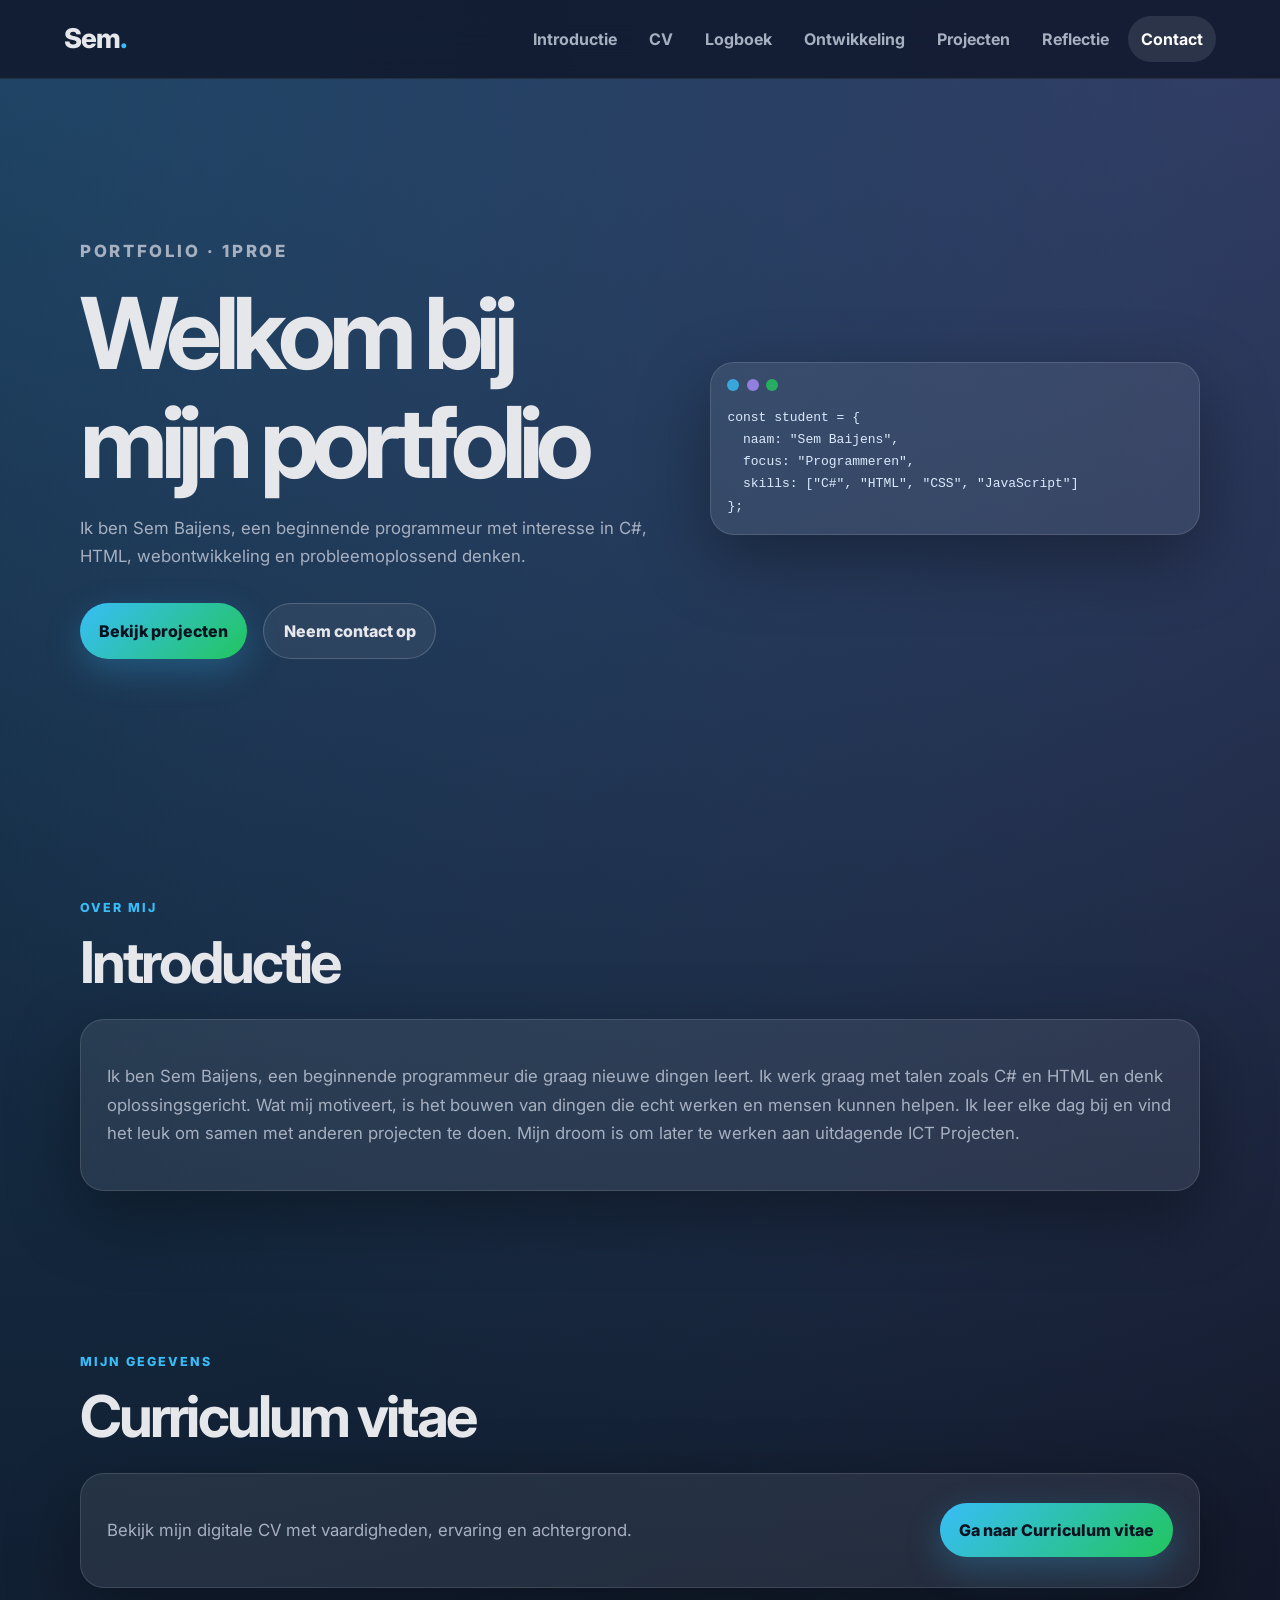
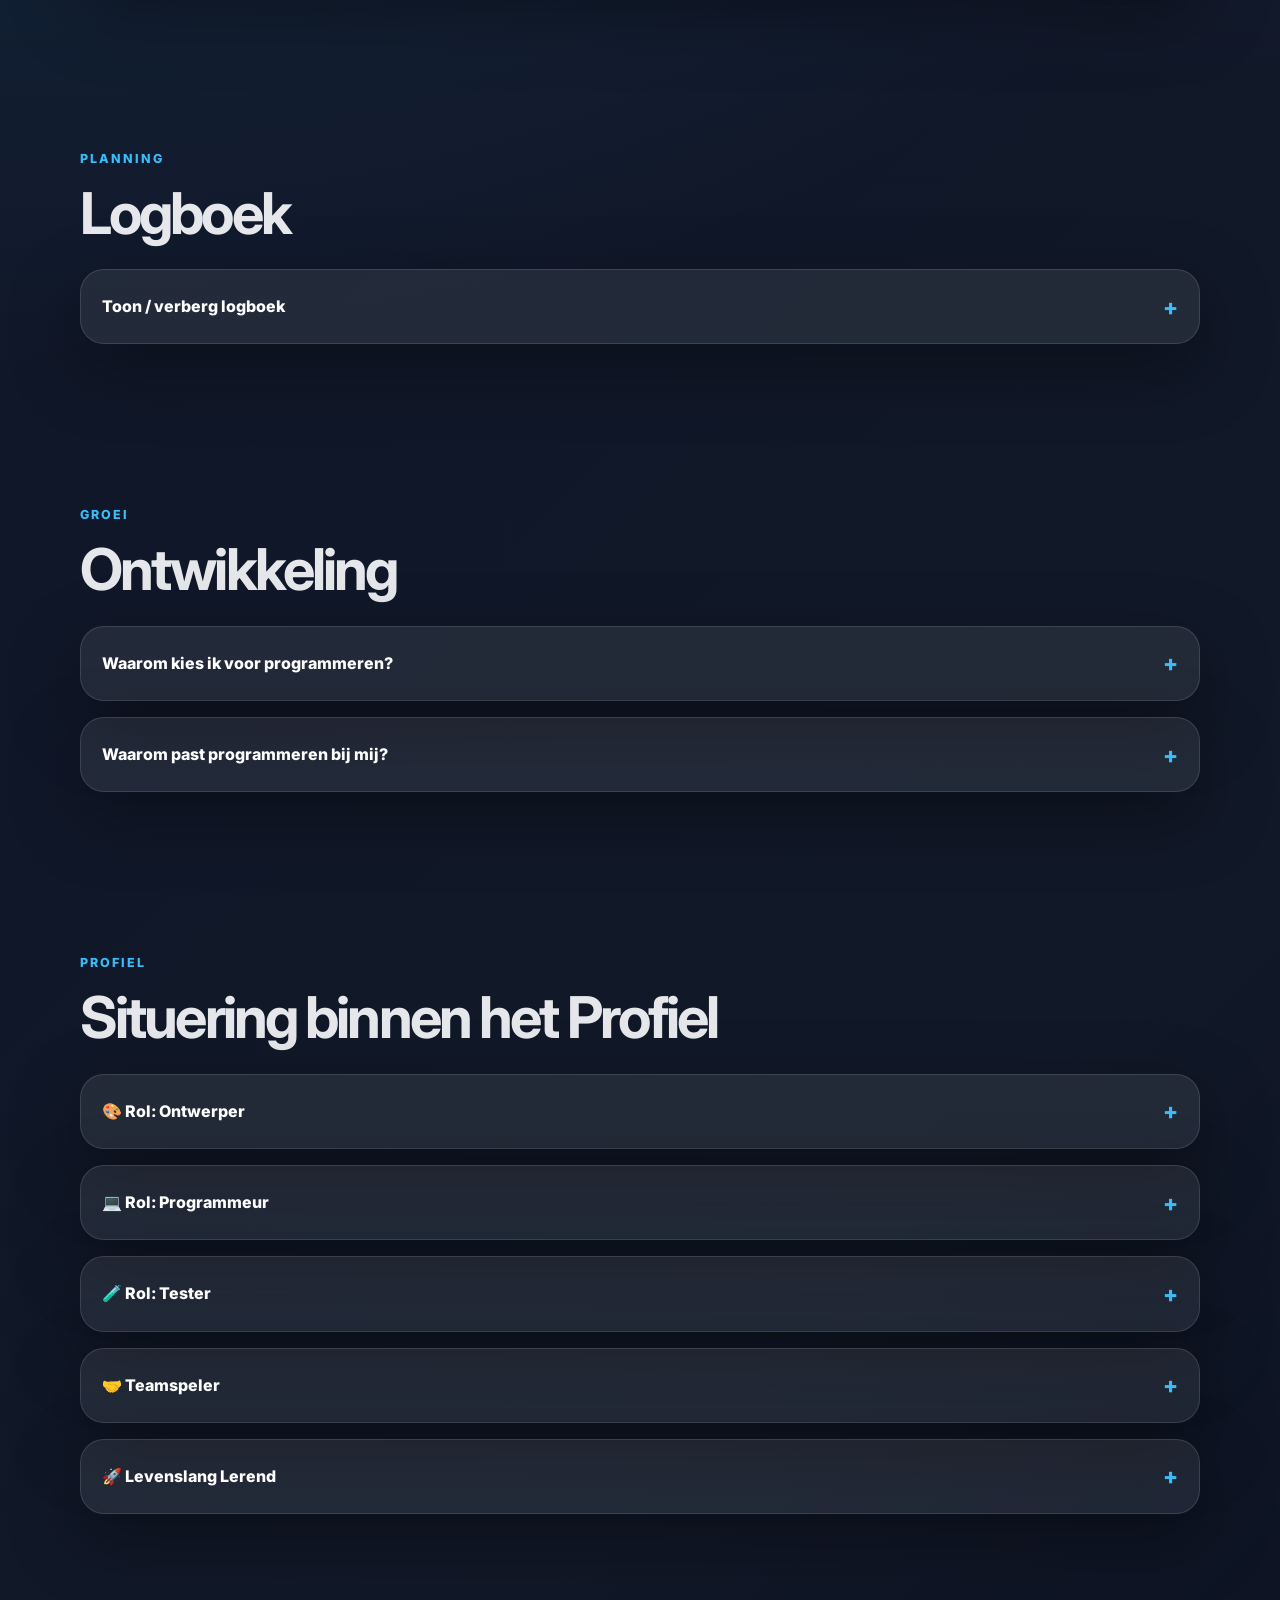
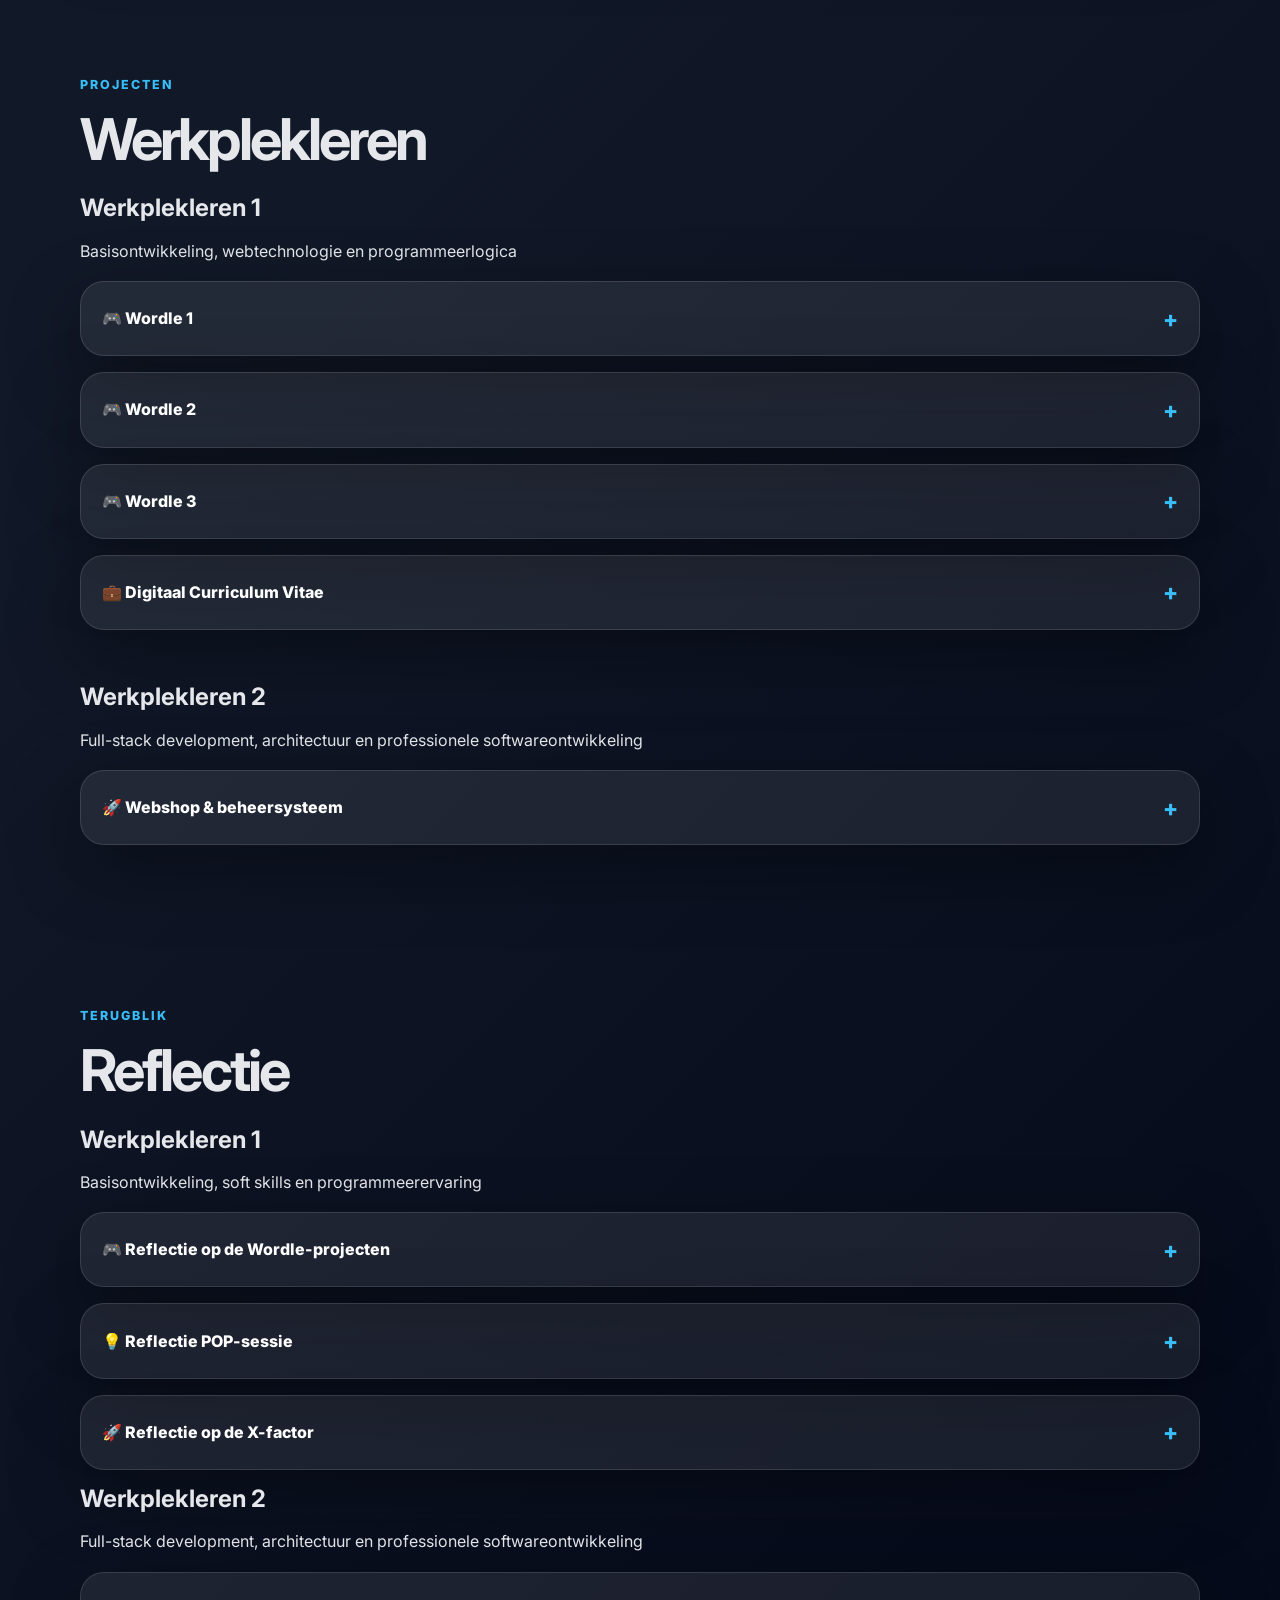
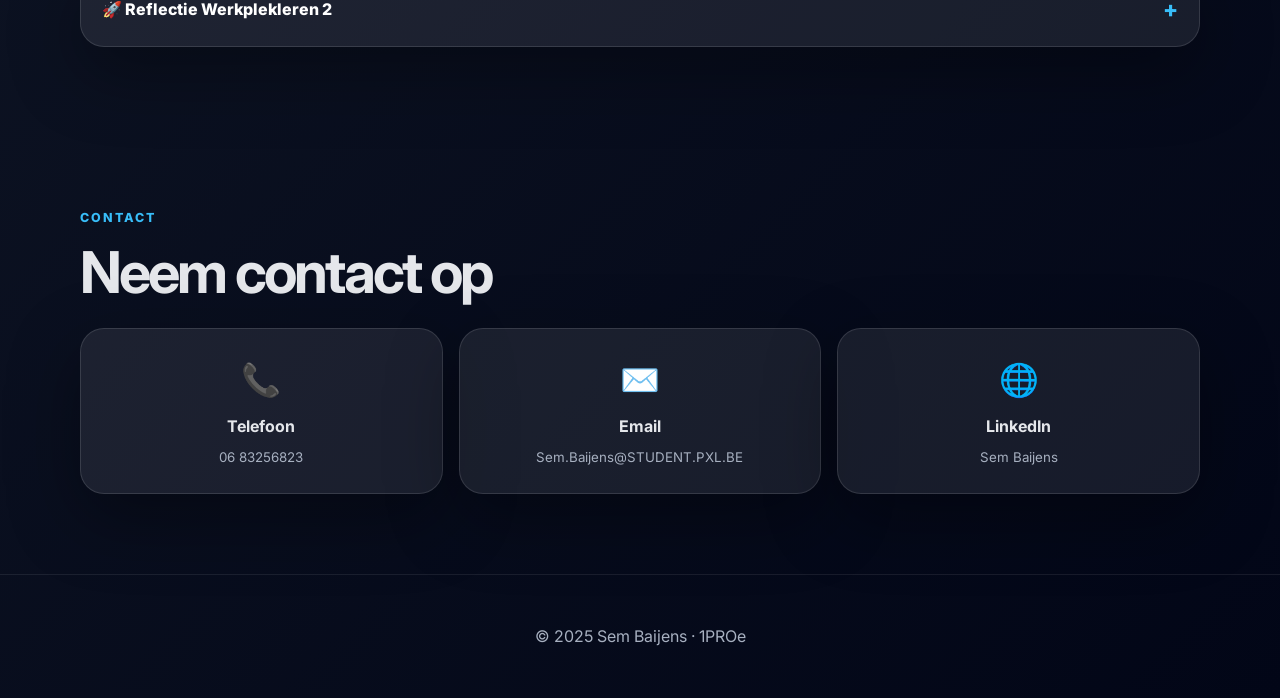
==== portfolio/index.html @ 0d1c2ea2 "name change" ====
<!doctype html>
<html lang="nl">
  <head>
    <meta charset="UTF-8" />
    <meta name="viewport" content="width=device-width, initial-scale=1.0" />
    <title>Portfolio | Sem Baijens</title>
    <link rel="preconnect" href="https://fonts.googleapis.com" />
    <link rel="preconnect" href="https://fonts.gstatic.com" crossorigin />
    <link
      href="https://fonts.googleapis.com/css2?family=Inter:wght@400;600;700;800&display=swap"
      rel="stylesheet"
    />
    <link rel="stylesheet" href="assets/portfolio.css" />
    <script src="portfolio.js" defer></script>
  </head>
  <body>
    <header class="site-header">
      <div class="nav-wrapper">
        <a href="#top" class="logo">Sem<span>.</span></a>
        <button
          class="menu-toggle"
          aria-label="Menu openen"
          aria-expanded="false"
        >
          ☰
        </button>
        <nav class="main-nav">
          <a href="#about">Introductie</a>
          <a href="#cv">CV</a>
          <a href="#logboek">Logboek</a>
          <a href="#ontwikkeling">Ontwikkeling</a>
          <a href="#projects">Projecten</a>
          <a href="#reflectie">Reflectie</a>
          <a href="#contact">Contact</a>
        </nav>
      </div>
    </header>

    <main id="top">
      <section class="hero section reveal">
        <div class="hero-content">
          <p class="eyebrow">Portfolio · 1PROe</p>
          <h1>Welkom bij mijn portfolio</h1>
          <p>
            Ik ben Sem Baijens, een beginnende programmeur met interesse in C#,
            HTML, webontwikkeling en probleemoplossend denken.
          </p>
          <div class="hero-actions">
            <a href="#projects" class="btn btn-primary">Bekijk projecten</a>
            <a href="#contact" class="btn btn-outline">Neem contact op</a>
          </div>
        </div>
        <div class="hero-card">
          <div class="code-window">
            <div class="window-dots">
              <span></span><span></span><span></span>
            </div>
            <pre><code>const student = {
  naam: "Sem Baijens",
  focus: "Programmeren",
  skills: ["C#", "HTML", "CSS", "JavaScript"]
};</code></pre>
          </div>
        </div>
      </section>

      <section id="about" class="section reveal">
        <div class="section-heading">
          <p class="eyebrow">Over mij</p>
          <h2>Introductie</h2>
        </div>
        <div class="glass-card">
          <p>
            Ik ben Sem Baijens, een beginnende programmeur die graag nieuwe
            dingen leert. Ik werk graag met talen zoals C# en HTML en denk
            oplossingsgericht. Wat mij motiveert, is het bouwen van dingen die
            echt werken en mensen kunnen helpen. Ik leer elke dag bij en vind
            het leuk om samen met anderen projecten te doen. Mijn droom is om
            later te werken aan uitdagende ICT Projecten.
          </p>
        </div>
      </section>

      <section id="cv" class="section reveal">
        <div class="section-heading">
          <p class="eyebrow">Mijn gegevens</p>
          <h2>Curriculum vitae</h2>
        </div>
        <div class="cta-card">
          <p>
            Bekijk mijn digitale CV met vaardigheden, ervaring en achtergrond.
          </p>
          <a target="_blank" href="cv/cv.html" class="btn btn-primary"
            >Ga naar Curriculum vitae</a
          >
        </div>
      </section>

      <section id="logboek" class="section reveal">
        <div class="section-heading">
          <p class="eyebrow">Planning</p>
          <h2>Logboek</h2>
        </div>
        <div class="accordion">
          <button class="accordion-header" type="button">
            Toon / verberg logboek <span>+</span>
          </button>
          <div class="accordion-content">
            <div class="table-wrapper">
              <table>
                <thead>
                  <tr>
                    <th>Lesweek</th>
                    <th>Inhoud</th>
                    <th>Deadline</th>
                  </tr>
                </thead>
                <tbody>
                  <tr>
                    <td>Week 1</td>
                    <td>Introductie WP1, Scratch, uitleg PE1</td>
                    <td>-</td>
                  </tr>
                  <tr>
                    <td>Week 2</td>
                    <td>Git, GitHub, POP intro, motivatie en kernwaarden</td>
                    <td>-</td>
                  </tr>
                  <tr>
                    <td>Week 3</td>
                    <td>Reflecteren, autonomie, versiebeheer met Git</td>
                    <td>PE1</td>
                  </tr>
                  <tr>
                    <td>Week 4</td>
                    <td>LOB-test, personal branding, plannen en organiseren</td>
                    <td>PE2 / PE3</td>
                  </tr>
                  <tr>
                    <td>Week 5</td>
                    <td>Portfolio, gastcollege, carrièrekompas</td>
                    <td>PE4 / PE5</td>
                  </tr>
                  <tr>
                    <td>Week 6</td>
                    <td>Projectanalyse, Git merge, C# project sprint 1</td>
                    <td>PE5</td>
                  </tr>
                  <tr>
                    <td>Week 8</td>
                    <td>C# documentatie en debugging</td>
                    <td>C# sprint 1</td>
                  </tr>
                  <tr>
                    <td>Week 10</td>
                    <td>C# debugging en sprint 3</td>
                    <td>C# sprint 2</td>
                  </tr>
                  <tr>
                    <td>Week 14</td>
                    <td>Aflevering portfolio</td>
                    <td>PE12</td>
                  </tr>
                </tbody>
              </table>
            </div>
          </div>
        </div>
      </section>

      <section id="ontwikkeling" class="section reveal">
        <div class="section-heading">
          <p class="eyebrow">Groei</p>
          <h2>Ontwikkeling</h2>
        </div>
        <div class="accordion-list">
          <div class="accordion">
            <button class="accordion-header" type="button">
              Waarom kies ik voor programmeren? <span>+</span>
            </button>
            <div class="accordion-content">
              <p>
                Als 19-jarige ben ik altijd gefascineerd geweest door
                technologie en hoe deze ons dagelijks leven beïnvloedt.
                Programmeren biedt mij de mogelijkheid om creatieve oplossingen
                te bedenken en ideeën tot leven te brengen. Ik wil leren hoe ik
                software en applicaties kan bouwen die impact hebben, van
                eenvoudige tools tot complexe systemen. Het uitdagende proces
                van probleemoplossing in programmeren geeft me voldoening en
                motiveert me om constant te blijven leren. Daarnaast is de vraag
                naar programmeurs in de huidige digitale wereld enorm, wat
                betekent dat ik met deze vaardigheden een solide basis leg voor
                een veelbelovende carrière. Het idee om deel uit te maken van
                een snel evoluerende sector en mezelf continu te ontwikkelen
                spreekt me enorm aan.
              </p>
            </div>
          </div>
          <div class="accordion">
            <button class="accordion-header" type="button">
              Waarom past programmeren bij mij? <span>+</span>
            </button>
            <div class="accordion-content">
              <p>
                Ik denk dat programmeren perfect bij mij past omdat het mijn
                nieuwsgierigheid en probleemoplossend vermogen stimuleert. Ik
                hou ervan om complexe problemen op te lossen en creatieve
                oplossingen te vinden. De mogelijkheid om iets tastbaars te
                bouwen, zoals een applicatie of website, geeft me veel
                voldoening. Programmeren sluit ook goed aan bij mijn interesse
                in technologie en innovatie, omdat het altijd in beweging is en
                veel kansen biedt voor groei en ontwikkeling. Daarnaast heb ik
                een analytische manier van denken, wat belangrijk is bij het
                schrijven van efficiënte en goed functionerende code. Het idee
                dat ik met mijn vaardigheden een verschil kan maken, zoals het
                ontwikkelen van tools die het leven van anderen verbeteren,
                motiveert me. De combinatie van creativiteit, logica en de vraag
                naar programmeurs in de huidige markt geeft me het vertrouwen
                dat ik in dit beroep niet alleen mijn passie kan volgen, maar
                ook een stabiele toekomst kan opbouwen.
              </p>
            </div>
          </div>
        </div>
      </section>

      <section id="profiel" class="section reveal">
        <div class="section-heading">
          <p class="eyebrow">Profiel</p>
          <h2>Situering binnen het Profiel</h2>
        </div>

        <div class="accordion-list">
          <div class="accordion">
            <button class="accordion-header" type="button">
              🎨 Rol: Ontwerper <span>+</span>
            </button>
            <div class="accordion-content">
              <h3>Waar sta je momenteel?</h3>
              <p>
                Ik ben in staat om een softwareproject conceptueel voor te
                bereiden en mijn ideeën duidelijk op papier te zetten.
              </p>

              <h3>Wat lukt je al goed?</h3>
              <ul>
                <li>Het analyseren van vereisten.</li>
                <li>Basisontwerpen maken.</li>
              </ul>

              <h3>Wat lukt je nog niet?</h3>
              <p>Volledig zelfstandig technische ontwerpen maken.</p>
            </div>
          </div>

          <div class="accordion">
            <button class="accordion-header" type="button">
              💻 Rol: Programmeur <span>+</span>
            </button>
            <div class="accordion-content">
              <h3>Waar sta je momenteel?</h3>
              <p>Ik ben vertrouwd met softwareapplicaties en programmeren.</p>

              <h3>Wat lukt je al goed?</h3>
              <ul>
                <li>Onderhoudbare code schrijven.</li>
                <li>Unit tests uitvoeren.</li>
              </ul>

              <h3>Wat lukt je nog niet?</h3>
              <p>Complexe datastructuren in nieuwe talen.</p>
            </div>
          </div>

          <div class="accordion">
            <button class="accordion-header" type="button">
              🧪 Rol: Tester <span>+</span>
            </button>
            <div class="accordion-content">
              <h3>Waar sta je momenteel?</h3>
              <p>Ik begrijp de basisprincipes van testen.</p>

              <h3>Wat lukt je al goed?</h3>
              <ul>
                <li>Kleine functionaliteiten testen.</li>
                <li>Bugs documenteren.</li>
              </ul>

              <h3>Wat lukt je nog niet?</h3>
              <p>Grote testscenario’s ontwerpen.</p>
            </div>
          </div>

          <div class="accordion">
            <button class="accordion-header" type="button">
              🤝 Teamspeler <span>+</span>
            </button>
            <div class="accordion-content">
              <h3>Waar sta je momenteel?</h3>
              <p>Ik werk graag samen en communiceer goed.</p>

              <h3>Wat lukt je al goed?</h3>
              <ul>
                <li>Overleggen met teamleden.</li>
                <li>Duidelijk communiceren.</li>
              </ul>

              <h3>Wat lukt je nog niet?</h3>
              <p>Technische uitleg geven aan niet-technische mensen.</p>
            </div>
          </div>

          <div class="accordion">
            <button class="accordion-header" type="button">
              🚀 Levenslang Lerend <span>+</span>
            </button>
            <div class="accordion-content">
              <h3>Waar sta je momenteel?</h3>
              <p>Ik leer actief bij via cursussen en projecten.</p>

              <h3>Wat lukt je al goed?</h3>
              <ul>
                <li>Nieuwe concepten leren.</li>
                <li>Kennis toepassen in projecten.</li>
              </ul>

              <h3>Wat lukt je nog niet?</h3>
              <p>Alle trends tegelijk opvolgen.</p>
            </div>
          </div>
        </div>
      </section>

      <section id="projects" class="section reveal">
        <div class="section-heading">
          <p class="eyebrow">Projecten</p>
          <h2>Werkplekleren</h2>
        </div>

        <!-- ========================= -->
        <!-- WERKPLEKLEREN 1 -->
        <!-- ========================= -->

        <div class="wpl-block">
          <div class="wpl-title">
            <div>
              <h3>Werkplekleren 1</h3>
              <p>Basisontwikkeling, webtechnologie en programmeerlogica</p>
            </div>
          </div>

          <div class="accordion-list">
            <!-- WORDLE 1 -->
            <div class="accordion">
              <button class="accordion-header" type="button">
                🎮 Wordle 1 <span>+</span>
              </button>

              <div class="accordion-content">
                <article class="project-card">
                  <img
                    src="assets/photo/wordl1.png"
                    alt="Screenshot Wordle 1"
                  />

                  <div>
                    <h3>Wordle 1</h3>

                    <p>
                      Eerste kennismaking met programmeerlogica en validatie. Ik
                      bouwde een eenvoudige Wordle-game waarbij de gebruiker
                      woorden moest raden binnen een beperkt aantal pogingen.
                    </p>

                    <ul>
                      <li>Werken met arrays en loops</li>
                      <li>Inputvalidatie</li>
                      <li>Basis debugging</li>
                      <li>Logica voor lettercontrole</li>
                    </ul>

                    <a
                      href="https://github.com/PXL-WPL1-2425/c-project-wordle-1-SemBaijensPXL"
                      target="_blank"
                      class="btn btn-outline"
                    >
                      Bekijk GitHub
                    </a>
                  </div>
                </article>
              </div>
            </div>

            <!-- WORDLE 2 -->
            <div class="accordion">
              <button class="accordion-header" type="button">
                🎮 Wordle 2 <span>+</span>
              </button>

              <div class="accordion-content">
                <article class="project-card">
                  <img
                    src="assets/photo/wordl2.png"
                    alt="Screenshot Wordle 2"
                  />

                  <div>
                    <h3>Wordle 2</h3>

                    <p>
                      Uitbreiding van de eerste versie met een grafische
                      interface, moeilijkheidsgraden en verbeterde structuur.
                    </p>

                    <ul>
                      <li>GUI ontwerpen</li>
                      <li>Code modulair structureren</li>
                      <li>Gebruiksvriendelijkheid verbeteren</li>
                      <li>Complexere spelmechanieken</li>
                    </ul>

                    <a
                      href="https://github.com/PXL-WPL1-2425/wordle-2-SemBaijensPXL"
                      target="_blank"
                      class="btn btn-outline"
                    >
                      Bekijk GitHub
                    </a>
                  </div>
                </article>
              </div>
            </div>

            <!-- WORDLE 3 -->
            <div class="accordion">
              <button class="accordion-header" type="button">
                🎮 Wordle 3 <span>+</span>
              </button>

              <div class="accordion-content">
                <article class="project-card">
                  <img
                    src="assets/photo/wordl3.png"
                    alt="Screenshot Wordle 3"
                  />

                  <div>
                    <h3>Wordle 3</h3>

                    <p>
                      Verdere uitbreiding richting multiplayerfunctionaliteit,
                      scoreborden en interactieve communicatie tussen spelers.
                    </p>

                    <ul>
                      <li>Realtime scorebord</li>
                      <li>Synchronisatieproblemen oplossen</li>
                      <li>Complexere logica implementeren</li>
                      <li>Debugging verbeteren</li>
                    </ul>

                    <a
                      href="https://github.com/PXL-WPL1-2425/wordle-3-SemBaijensPXL"
                      target="_blank"
                      class="btn btn-outline"
                    >
                      Bekijk GitHub
                    </a>
                  </div>
                </article>
              </div>
            </div>

            <!-- CV PROJECT -->
            <div class="accordion">
              <button class="accordion-header" type="button">
                💼 Digitaal Curriculum Vitae <span>+</span>
              </button>

              <div class="accordion-content">
                <div class="featured-project">
                  <div class="carousel">
                    <div class="carousel-inner">
                      <img
                        src="assets/photo/cv1.png"
                        alt="CV screenshot 1"
                        class="carousel-item"
                      />
                      <img
                        src="assets/photo/cv2.png"
                        alt="CV screenshot 2"
                        class="carousel-item"
                      />
                      <img
                        src="assets/photo/cv3.png"
                        alt="CV screenshot 3"
                        class="carousel-item"
                      />
                    </div>

                    <button class="carousel-button prev" type="button">
                      ‹
                    </button>
                    <button class="carousel-button next" type="button">
                      ›
                    </button>
                  </div>

                  <div>
                    <p class="eyebrow">Webproject</p>

                    <h3>Digitaal Curriculum Vitae</h3>

                    <p>
                      Een professionele en responsieve CV-website gebouwd met
                      HTML, CSS en JavaScript. Hierbij lag de focus op
                      gebruiksvriendelijkheid, responsive design en interactieve
                      componenten.
                    </p>

                    <ul>
                      <li>Responsive design</li>
                      <li>Flexbox & CSS Grid</li>
                      <li>Dropdownmenu’s en accordions</li>
                      <li>JavaScript interacties</li>
                      <li>Professionele UI verbeteren</li>
                    </ul>

                    <a
                      href="https://github.com/SemBaijensPXL/webproject"
                      target="_blank"
                      class="btn btn-outline"
                    >
                      Bekijk GitHub
                    </a>
                  </div>
                </div>
              </div>
            </div>
          </div>
        </div>

        <!-- ========================= -->
        <!-- WERKPLEKLEREN 2 -->
        <!-- ========================= -->

        <br />
        <br />
        <div class="wpl-block">
          <div class="wpl-title">
            <div>
              <h3>Werkplekleren 2</h3>
              <p>
                Full-stack development, architectuur en professionele
                softwareontwikkeling
              </p>
            </div>
          </div>

          <div class="accordion-list">
            <div class="accordion">
              <button class="accordion-header" type="button">
                🚀 Webshop & beheersysteem <span>+</span>
              </button>

              <div class="accordion-content">
                <div class="featured-project large-project">
                  <div class="project-content">
                    <div class="tech-stack">
                      <span>.NET</span>
                      <span>Vue.js</span>
                      <span>C#</span>
                      <span>Dapper</span>
                      <span>SQL Server</span>
                      <span>JWT</span>
                      <span>REST API</span>
                    </div>

                    <br />

                    <h3>Webshop & beheersysteem</h3>

                    <div class="project-section">
                      <h4>📘 Beschrijving van je case</h4>

                      <p>
                        Binnen dit project werkte ik aan een uitgebreid
                        software- en ontwikkeltraject waarin zowel back-end,
                        front-end als gebruiksvriendelijkheid centraal stonden.
                        De focus lag op het ontwikkelen en verbeteren van
                        verschillende applicatieonderdelen, voornamelijk binnen
                        een webshop- en beheersysteem in .NET en Vue.js.
                      </p>

                      <p>
                        Tijdens het project kwamen meerdere technische thema’s
                        aan bod, zoals authenticatie met JWT-tokens, beveiligde
                        API-koppelingen, wachtwoordherstel via e-mail,
                        databasebeheer met SQL Server en Dapper, en het opzetten
                        van een duidelijke softwarearchitectuur.
                      </p>

                      <p>
                        Daarnaast werkte ik aan verschillende
                        gebruikersinterfaces en functionaliteiten, zoals
                        productbeheer, winkelwagenlogica, checkoutflows,
                        contactformulieren en dashboards. Hierbij stond niet
                        alleen de technische werking centraal, maar ook de
                        professionele uitstraling en gebruikservaring van de
                        applicatie.
                      </p>

                      <p>
                        Er werd veel aandacht besteed aan responsive design,
                        consistente styling en het verbeteren van de interactie
                        tussen gebruiker en systeem.
                      </p>

                      <p>
                        Naast de technische ontwikkeling hield ik me ook bezig
                        met debugging en probleemoplossing. Regelmatig kwamen
                        fouten naar voren rond authenticatie, API-verbindingen,
                        SMTP-mailverzending, databasequeries of front-end
                        logica.
                      </p>

                      <p>
                        Door deze problemen stap voor stap te analyseren en op
                        te lossen, groeide mijn inzicht in softwareontwikkeling
                        en systeemintegratie.
                      </p>

                      <p>
                        Het project bestond dus niet uit één enkele opdracht,
                        maar uit een combinatie van technische ontwikkeling,
                        optimalisatie en gebruiksvriendelijke
                        softwareoplossingen. Hierdoor kreeg ik een beter inzicht
                        in hoe verschillende onderdelen binnen een moderne
                        applicatie samenwerken en welke keuzes belangrijk zijn
                        om een stabiele, veilige en onderhoudbare applicatie te
                        bouwen.
                      </p>
                    </div>

                    <div class="project-section">
                      <h4>👨‍💻 Jouw aandeel hierin</h4>

                      <p>
                        Binnen dit project lag mijn grootste
                        verantwoordelijkheid bij het ontwikkelen, verbeteren en
                        structureren van de applicatie. Ik werkte actief mee aan
                        zowel de front-end als de back-end en dacht mee over
                        technische oplossingen, architectuur en
                        gebruiksvriendelijkheid.
                      </p>

                      <p>
                        Ik hield me bezig met het bouwen van API-endpoints in C#
                        .NET, het verwerken van data met Dapper en SQL Server,
                        en het koppelen van deze functionaliteiten aan een
                        Vue.js front-end.
                      </p>

                      <p>
                        Ik ontwikkelde en verbeterde verschillende onderdelen
                        zoals authenticatie met JWT, gebruikersbeheer,
                        profielpagina’s, winkelwagenfunctionaliteiten,
                        orderverwerking en contactformulieren.
                      </p>

                      <p>
                        Daarbij onderzocht ik ook hoe beveiliging en validatie
                        correct toegepast konden worden, bijvoorbeeld bij
                        loginfunctionaliteiten, rolbeheer en wachtwoordherstel.
                      </p>

                      <p>
                        Wanneer problemen ontstonden, analyseerde ik
                        foutmeldingen en testte ik verschillende oplossingen om
                        de applicatie stabiel te laten functioneren.
                      </p>

                      <p>
                        Aan de front-end werkte ik aan de opmaak en
                        gebruikerservaring van meerdere pagina’s. Ik verbeterde
                        componenten zoals accordions, dropdownmenu’s, dashboards
                        en productpagina’s zodat deze professioneler,
                        duidelijker en gebruiksvriendelijker werden.
                      </p>

                      <p>
                        Daarbij hield ik rekening met structuur, responsive
                        design en consistente styling.
                      </p>

                      <p>
                        Daarnaast nam ik initiatief in het zoeken naar
                        verbeteringen en optimalisaties. Ik stelde vragen,
                        testte alternatieve oplossingen en werkte stap voor stap
                        aan een beter eindresultaat.
                      </p>

                      <p>
                        Door deze actieve rol ontwikkelde ik niet alleen mijn
                        technische vaardigheden, maar leerde ik ook beter
                        nadenken over softwarearchitectuur, debugging,
                        samenwerking tussen systemen en de impact van
                        gebruiksvriendelijke software op de eindgebruiker.
                      </p>
                    </div>

                    <div class="project-highlights">
                      <div class="highlight-card">
                        <h4>🔐 Authenticatie</h4>
                        <p>
                          JWT login, rollenbeheer en beveiligde API-endpoints.
                        </p>
                      </div>

                      <div class="highlight-card">
                        <h4>🛒 Webshop</h4>
                        <p>
                          Winkelwagen, checkout, orderverwerking en
                          productbeheer.
                        </p>
                      </div>

                      <div class="highlight-card">
                        <h4>🎨 Front-end</h4>
                        <p>
                          Responsive design, dashboards en professionele UI.
                        </p>
                      </div>

                      <div class="highlight-card">
                        <h4>🛠 Debugging</h4>
                        <p>Problemen analyseren en stap voor stap oplossen.</p>
                      </div>
                    </div>
                  </div>
                </div>
              </div>
            </div>
          </div>
        </div>
      </section>

      <section id="reflectie" class="section reveal">
        <div class="section-heading">
          <p class="eyebrow">Terugblik</p>
          <h2>Reflectie</h2>
        </div>

        <div class="accordion-list">
          <!-- ========================= -->
          <!-- WERKPLEKLEREN 1 -->
          <!-- ========================= -->

          <div class="wpl-block">
            <div class="wpl-title">
              <div>
                <h3>Werkplekleren 1</h3>
                <p>Basisontwikkeling, soft skills en programmeerervaring</p>
              </div>
            </div>

            <div class="accordion-list">
              <!-- WORDLE REFLECTIE -->
              <div class="accordion">
                <button class="accordion-header" type="button">
                  🎮 Reflectie op de Wordle-projecten <span>+</span>
                </button>

                <div class="accordion-content">
                  <h3>Goed</h3>

                  <ul>
                    <li>
                      <strong>Evolutie van vaardigheden:</strong>
                      Doorheen de drie Wordle-projecten groeiden mijn technische
                      vaardigheden en probleemoplossend vermogen sterk.
                    </li>

                    <li>
                      <strong>Creativiteit en uitbreidingen:</strong>
                      Elk project bouwde verder op het vorige met nieuwe
                      functies zoals moeilijkheidsgraden en multiplayer.
                    </li>

                    <li>
                      <strong>Doorzettingsvermogen:</strong>
                      Het oplossen van complexe problemen zoals
                      multiplayer-synchronisatie vergde veel
                      doorzettingsvermogen.
                    </li>
                  </ul>

                  <h3>Minder goed</h3>

                  <ul>
                    <li>
                      <strong>Code-organisatie:</strong>
                      In eerdere versies was de code minder modulair opgebouwd.
                    </li>

                    <li>
                      <strong>Testen en optimalisatie:</strong>
                      Vooral bij Wordle 3 kon meer aandacht besteed worden aan
                      testen en performantie.
                    </li>
                  </ul>

                  <h3>Inzicht</h3>

                  <ul>
                    <li>
                      <strong>Iteratief werken loont:</strong>
                      Stapsgewijs ontwikkelen gaf inzicht in uitbreidbare
                      softwarestructuren.
                    </li>

                    <li>
                      <strong>Gebruiksvriendelijkheid:</strong>
                      Een goede interface maakt een groot verschil in
                      gebruikerservaring.
                    </li>
                  </ul>

                  <h3>Waardering</h3>

                  <ul>
                    <li>
                      <strong>Volharding:</strong>
                      Elk project verbeterde mijn technische én persoonlijke
                      vaardigheden.
                    </li>

                    <li>
                      <strong>Persoonlijke groei:</strong>
                      De projecten hielpen mij sterker worden in programmeren en
                      creatief denken.
                    </li>

                    <li>
                      <strong>Toekomstvisie:</strong>
                      De opgedane kennis vormt een sterke basis voor toekomstige
                      projecten.
                    </li>
                  </ul>
                </div>
              </div>

              <!-- POP -->
              <div class="accordion">
                <button class="accordion-header" type="button">
                  💡 Reflectie POP-sessie <span>+</span>
                </button>

                <div class="accordion-content">
                  <h3>Wat heb ik bijgeleerd?</h3>

                  <p>
                    Tijdens deze sessie leerde ik hoe belangrijk personal
                    branding is binnen een professionele omgeving.
                  </p>

                  <p>
                    Het gaat niet alleen om technische vaardigheden, maar ook om
                    communicatie, presentatie en uitstraling.
                  </p>

                  <h3>Hoe pas ik dit toe?</h3>

                  <p>
                    Ik kan deze inzichten toepassen door professioneel te
                    communiceren, mijn online profiel te verbeteren en actief
                    aan mijn soft skills te werken.
                  </p>
                </div>
              </div>

              <!-- X FACTOR -->
              <div class="accordion">
                <button class="accordion-header" type="button">
                  🚀 Reflectie op de X-factor <span>+</span>
                </button>

                <div class="accordion-content">
                  <h3>(Em)passie</h3>

                  <p>
                    Mijn passie ligt bij ontdekken, innoveren en mezelf
                    voortdurend verbeteren.
                  </p>

                  <p>
                    Ik wil groeien in empathisch luisteren en beter samenwerken
                    met anderen.
                  </p>

                  <h3>Ondernemend & innovatief</h3>

                  <p>
                    Ik neem graag initiatief en wil sneller leren handelen en
                    omgaan met uitdagingen.
                  </p>

                  <p>
                    Creativiteit en innovatie helpen mij groeien als toekomstige
                    professional.
                  </p>

                  <h3>(Internationaal) Samenwerken</h3>

                  <p>
                    Mijn netwerk bestaat uit vrienden, familie, collega’s en
                    professionals die mij ondersteunen met feedback en advies.
                  </p>

                  <p>
                    Ik wil groeien in communicatie, samenwerken en openstaan
                    voor verschillende ideeën.
                  </p>

                  <h3>Grenzen verleggen</h3>

                  <p>
                    Samenwerking tussen verschillende disciplines is essentieel
                    voor innovatie.
                  </p>

                  <h3>Multi- & disciplinariteit</h3>

                  <p>
                    Door praktijkervaring, stages en samenwerking met anderen
                    ontwikkel ik zowel hard skills als soft skills.
                  </p>
                </div>
              </div>
            </div>
          </div>

          <!-- ========================= -->
          <!-- WERKPLEKLEREN 2 -->
          <!-- ========================= -->

          <div class="wpl-block">
            <div class="wpl-title">
              <div>
                <h3>Werkplekleren 2</h3>
                <p>
                  Full-stack development, architectuur en professionele
                  softwareontwikkeling
                </p>
              </div>
            </div>

            <div class="accordion-list">
              <div class="accordion">
                <button class="accordion-header" type="button">
                  🚀 Reflectie Werkplekleren 2 <span>+</span>
                </button>

                <div class="accordion-content scrollable-content">
                  <h3>Algemene reflectie</h3>

                  <p>
                    Tijdens Werkplekleren 2 werkte ik aan verschillende
                    opdrachten en projecten binnen softwareontwikkeling, waarbij
                    ik zowel technisch als persoonlijk sterk ben gegroeid.
                  </p>

                  <p>
                    De voorbije periode stond vooral in het teken van het
                    ontwikkelen en verbeteren van applicaties met technologieën
                    zoals C# .NET, Vue.js, SQL Server en Dapper.
                  </p>

                  <p>
                    Ik werkte aan verschillende onderdelen zoals
                    API-koppelingen, authenticatie met JWT-tokens,
                    databasebeheer, front-end ontwikkeling en
                    gebruiksvriendelijke interfaces.
                  </p>

                  <p>
                    Daarnaast hield ik mij bezig met debugging,
                    probleemoplossing en het verbeteren van de algemene
                    structuur en kwaliteit van de applicaties.
                  </p>

                  <p>
                    Doorheen deze periode leerde ik niet alleen beter
                    programmeren, maar kreeg ik ook meer inzicht in hoe
                    verschillende systemen samenwerken binnen een professionele
                    softwareomgeving.
                  </p>

                  <h3>Wat vond ik positief?</h3>

                  <p>
                    Een bijzonder positief element van Werkplekleren 2 vond ik
                    de afwisseling tussen front-end en back-end ontwikkeling.
                  </p>

                  <p>
                    Vooral het bouwen van nieuwe functionaliteiten en het stap
                    voor stap oplossen van technische problemen gaf mij veel
                    voldoening.
                  </p>

                  <p>
                    Ik vond het interessant om te merken hoe een applicatie
                    steeds verder groeide en professioneler werd door kleine
                    verbeteringen aan code, structuur en design.
                  </p>

                  <p>
                    Ook het werken aan gebruiksvriendelijke interfaces en
                    moderne layouts vond ik erg leuk.
                  </p>

                  <p>
                    Het gaf mij motivatie om niet alleen technisch correcte
                    software te maken, maar ook applicaties die overzichtelijk
                    en aangenaam zijn voor de gebruiker.
                  </p>

                  <h3>Wat verliep moeilijk?</h3>

                  <p>Toch waren er ook momenten die minder vlot verliepen.</p>

                  <p>
                    Vooral problemen rond authenticatie, API-verbindingen,
                    SMTP-mailverzending en databasefouten zorgden soms voor
                    frustratie.
                  </p>

                  <p>
                    Sommige bugs waren moeilijk terug te vinden en vroegen veel
                    tijd en analysewerk.
                  </p>

                  <p>
                    Ik merkte dat ik soms te lang zelfstandig bleef zoeken naar
                    oplossingen, waardoor ik onnodig tijd verloor.
                  </p>

                  <p>
                    Daarnaast was het soms uitdagend om het overzicht te bewaren
                    wanneer meerdere onderdelen tegelijk aangepast moesten
                    worden.
                  </p>

                  <p>
                    Ondanks deze moeilijkheden heb ik geleerd om
                    gestructureerder te werken, problemen stap voor stap te
                    analyseren en gerichter oplossingen te zoeken.
                  </p>

                  <h3>Nieuwe inzichten</h3>

                  <p>
                    Tijdens Werkplekleren 2 heb ik veel nieuwe inzichten
                    opgedaan.
                  </p>

                  <p>
                    Ik heb geleerd dat softwareontwikkeling veel meer is dan
                    enkel code schrijven.
                  </p>

                  <p>
                    Een goede structuur, duidelijke communicatie tussen
                    systemen, beveiliging en gebruiksvriendelijkheid zijn
                    minstens even belangrijk.
                  </p>

                  <p>
                    Ik kijk nu ook anders naar debugging en fouten oplossen.
                  </p>

                  <p>
                    In plaats van snel iets te proberen, probeer ik eerst beter
                    te analyseren waar het probleem precies ontstaat.
                  </p>

                  <p>
                    Daarnaast heb ik geleerd hoe belangrijk het is om logisch en
                    gestructureerd te werken binnen grotere projecten.
                  </p>

                  <p>
                    Deze inzichten wil ik zeker meenemen naar toekomstige
                    projecten.
                  </p>

                  <h3>Persoonlijke groei</h3>

                  <p>
                    Een persoonlijk succes tijdens Werkplekleren 2 was dat ik
                    merkbaar zelfstandiger ben geworden in het ontwikkelen van
                    software en het oplossen van technische problemen.
                  </p>

                  <p>
                    Waar ik vroeger sneller vastliep, slaag ik er nu vaker in om
                    zelf oplossingen te vinden en systemen beter te begrijpen.
                  </p>

                  <p>
                    Ik ben trots op de vooruitgang die ik heb gemaakt in zowel
                    back-end als front-end ontwikkeling.
                  </p>

                  <p>
                    Vooral het combineren van verschillende technologieën binnen
                    één werkende applicatie gaf mij veel voldoening.
                  </p>

                  <p>
                    Daarnaast maakte het indruk op mij hoeveel verschil kleine
                    verbeteringen in structuur, design en gebruikservaring
                    kunnen maken binnen een applicatie.
                  </p>

                  <p>
                    Werkplekleren 2 heeft mij niet alleen technisch sterker
                    gemaakt, maar heeft mij ook meer vertrouwen gegeven in mijn
                    eigen vaardigheden als toekomstige IT-professional.
                  </p>
                </div>
              </div>
            </div>
          </div>
        </div>
      </section>

      <section id="contact" class="section reveal">
        <div class="section-heading">
          <p class="eyebrow">Contact</p>
          <h2>Neem contact op</h2>
        </div>
        <div class="contact-grid">
          <a class="contact-item" href="tel:0683256823"
            ><span>📞</span><strong>Telefoon</strong
            ><small>06 83256823</small></a
          >
          <a class="contact-item" href="mailto:Sem.Baijens@STUDENT.PXL.BE"
            ><span>✉️</span><strong>Email</strong
            ><small>Sem.Baijens@STUDENT.PXL.BE</small></a
          >
          <a
            class="contact-item"
            href="https://www.linkedin.com/in/sem-baijens-a4326633b"
            target="_blank"
            ><span>🌐</span><strong>LinkedIn</strong
            ><small>Sem Baijens</small></a
          >
        </div>
      </section>
    </main>

    <footer class="site-footer">
      <p>&copy; 2025 Sem Baijens · 1PROe</p>
    </footer>
  </body>
</html>
---- portfolio/assets/portfolio.css ----
:root {
    --bg: #0f172a;
    --bg-soft: #111827;
    --card: rgba(255, 255, 255, 0.08);
    --card-strong: rgba(255, 255, 255, 0.13);
    --text: #e5e7eb;
    --muted: #a7b0c0;
    --primary: #38bdf8;
    --secondary: #a78bfa;
    --accent: #22c55e;
    --white: #ffffff;
    --shadow: 0 24px 70px rgba(0, 0, 0, 0.35);
    --radius: 24px;
}

* { box-sizing: border-box; }
html { scroll-behavior: smooth; }
body {
    margin: 0;
    font-family: 'Inter', sans-serif;
    line-height: 1.7;
    color: var(--text);
    background:
        radial-gradient(circle at top left, rgba(56, 189, 248, 0.25), transparent 35%),
        radial-gradient(circle at top right, rgba(167, 139, 250, 0.22), transparent 30%),
        linear-gradient(135deg, #0f172a 0%, #111827 55%, #020617 100%);
}

a { color: inherit; }

.site-header {
    position: sticky;
    top: 0;
    z-index: 100;
    backdrop-filter: blur(18px);
    background: rgba(15, 23, 42, 0.82);
    border-bottom: 1px solid rgba(255, 255, 255, 0.08);
}

.nav-wrapper {
    max-width: 1200px;
    margin: 0 auto;
    padding: 1rem 1.5rem;
    display: flex;
    align-items: center;
    justify-content: space-between;
    gap: 1rem;
}

.logo {
    text-decoration: none;
    font-size: 1.7rem;
    font-weight: 800;
    letter-spacing: -0.04em;
}
.logo span { color: var(--primary); }

.main-nav {
    display: flex;
    align-items: center;
    gap: 0.4rem;
    flex-wrap: wrap;
}

.main-nav a {
    text-decoration: none;
    color: var(--muted);
    font-weight: 700;
    padding: 0.6rem 0.8rem;
    border-radius: 999px;
    transition: 0.25s ease;
}

.main-nav a:hover,
.main-nav a.active {
    color: var(--white);
    background: rgba(255, 255, 255, 0.1);
}

.menu-toggle {
    display: none;
    border: 0;
    color: var(--white);
    background: var(--card-strong);
    border-radius: 12px;
    padding: 0.55rem 0.8rem;
    font-size: 1.2rem;
}

.section {
    width: min(1120px, calc(100% - 2rem));
    margin: 0 auto;
    padding: 5rem 0;
}

.hero {
    min-height: 82vh;
    display: grid;
    grid-template-columns: 1.1fr 0.9fr;
    align-items: center;
    gap: 2rem;
}

.eyebrow {
    margin: 0 0 0.8rem;
    color: var(--primary);
    text-transform: uppercase;
    letter-spacing: 0.16em;
    font-size: 0.78rem;
    font-weight: 800;
}

h1, h2, h3 { line-height: 1.1; margin: 0; }
h1 { font-size: clamp(3rem, 8vw, 6.2rem); letter-spacing: -0.07em; }
h2 { font-size: clamp(2rem, 5vw, 3.6rem); letter-spacing: -0.05em; }
h3 { font-size: 1.5rem; }

.hero p,
.glass-card p,
.cta-card p,
.featured-project p,
.accordion-content p {
    color: var(--muted);
    font-size: 1.05rem;
}

.hero-actions { display: flex; gap: 1rem; flex-wrap: wrap; margin-top: 2rem; }
.btn {
    display: inline-flex;
    align-items: center;
    justify-content: center;
    padding: 0.85rem 1.2rem;
    border-radius: 999px;
    font-weight: 800;
    text-decoration: none;
    transition: 0.25s ease;
}
.btn-primary {
    color: #07111f;
    background: linear-gradient(135deg, var(--primary), var(--accent));
    box-shadow: 0 12px 35px rgba(56, 189, 248, 0.25);
}
.btn-outline {
    border: 1px solid rgba(255, 255, 255, 0.18);
    background: rgba(255, 255, 255, 0.06);
}
.btn:hover { transform: translateY(-3px); }

.hero-card,
.glass-card,
.cta-card,
.accordion,
.project-card,
.featured-project,
.contact-item {
    background: var(--card);
    border: 1px solid rgba(255, 255, 255, 0.12);
    border-radius: var(--radius);
    box-shadow: var(--shadow);
}

.code-window { padding: 1rem; overflow: hidden; }
.window-dots { display: flex; gap: 0.45rem; margin-bottom: 1rem; }
.window-dots span { width: 12px; height: 12px; border-radius: 50%; background: var(--primary); opacity: 0.8; }
.window-dots span:nth-child(2) { background: var(--secondary); }
.window-dots span:nth-child(3) { background: var(--accent); }
pre { margin: 0; white-space: pre-wrap; color: #dbeafe; }

.section-heading { margin-bottom: 1.5rem; }
.glass-card, .cta-card { padding: 1.6rem; }
.cta-card { display: flex; align-items: center; justify-content: space-between; gap: 1rem; flex-wrap: wrap; }

.accordion-list {
    display: grid;
    gap: 1rem;
}

.accordion {
    overflow: hidden;
}

.accordion-header {
    width: 100%;
    display: flex;
    align-items: center;
    justify-content: space-between;

    padding: 1.1rem 1.3rem;

    border: 0;
    color: var(--white);
    background: transparent;

    cursor: pointer;
    font: inherit;
    font-weight: 800;
    text-align: left;
}

.accordion-header span {
    color: var(--primary);
    font-size: 1.4rem;
    transition: transform 0.3s ease;
}

.accordion-content {
    max-height: 0;
    overflow: hidden;
    padding: 0 1.3rem;

    transition:
        max-height 0.4s ease,
        padding 0.4s ease;
}

.accordion.open .accordion-content {
    max-height: 80vh;
    overflow-y: auto;

    padding: 1.5rem;
}

.accordion.open .accordion-header span {
    transform: rotate(45deg);
}

.accordion-content::-webkit-scrollbar {
    width: 10px;
}

.accordion-content::-webkit-scrollbar-track {
    background: rgba(255,255,255,0.05);
    border-radius: 20px;
}

.accordion-content::-webkit-scrollbar-thumb {
    background: rgba(56, 189, 248, 0.55);
    border-radius: 20px;
}

.accordion-content::-webkit-scrollbar-thumb:hover {
    background: rgba(56, 189, 248, 0.85);
}

.table-wrapper { overflow-x: auto; }
table { width: 100%; border-collapse: collapse; min-width: 680px; }
th, td { padding: 0.9rem; text-align: left; border-bottom: 1px solid rgba(255,255,255,0.1); }
th { color: #07111f; background: linear-gradient(135deg, var(--primary), var(--accent)); }

.project-grid {
    display: grid;
    grid-template-columns: repeat(3, 1fr);
    gap: 1rem;
}
.project-card { 
    overflow: hidden; 
    transition: 0.25s ease; 
    overflow: hidden;
    padding: 20px;
}
.project-card:hover { transform: translateY(-6px); background: var(--card-strong); }
.project-card img {
    width: 100%;
    aspect-ratio: 16 / 9;

    object-fit: contain;

    background:
        linear-gradient(
            135deg,
            rgba(255,255,255,0.04),
            rgba(255,255,255,0.02)
        );

    padding: 20px;

    border-radius: 20px;
}

.project-card div {
    padding: 25px 10px 10px;
}
.project-card p { color: var(--muted); }
.project-card a { color: var(--primary); font-weight: 800; text-decoration: none; }

.featured-project {
    margin-top: 1.5rem;
    padding: 1.2rem;
    display: grid;
    grid-template-columns: 1fr 1fr;
    gap: 1.5rem;
    align-items: center;
}

.carousel { position: relative; overflow: hidden; border-radius: 18px; background: #020617; }
.carousel-inner { display: flex; transition: transform 0.45s ease; }
.carousel-item { min-width: 100%; height: 320px; object-fit: cover; }
.carousel-button {
    position: absolute;
    top: 50%;
    transform: translateY(-50%);
    width: 42px;
    height: 42px;
    border: 0;
    border-radius: 999px;
    cursor: pointer;
    color: var(--white);
    background: rgba(0,0,0,0.55);
    font-size: 2rem;
    line-height: 1;
}
.carousel-button:hover { background: rgba(0,0,0,0.85); }
.carousel-button.prev { left: 12px; }
.carousel-button.next { right: 12px; }

.contact-grid {
    display: grid;
    grid-template-columns: repeat(3, 1fr);
    gap: 1rem;
}
.contact-item {
    padding: 1.5rem;
    text-decoration: none;
    display: grid;
    gap: 0.35rem;
    place-items: center;
    text-align: center;
    transition: 0.25s ease;
}
.contact-item:hover { transform: translateY(-5px); background: var(--card-strong); }
.contact-item span { font-size: 2rem; }
.contact-item small { color: var(--muted); overflow-wrap: anywhere; }

.site-footer {
    padding: 2rem;
    text-align: center;
    color: var(--muted);
    border-top: 1px solid rgba(255,255,255,0.08);
}

.reveal { opacity: 0; transform: translateY(24px); transition: 0.7s ease; }
.reveal.visible { opacity: 1; transform: translateY(0); }


.profile-card h3 {
    font-size: 1.6rem;
    margin-bottom: 1.5rem;
    color: #4da3ff;
}

.profile-block p,
.profile-block li {
    color: #d1d5db;
    line-height: 1.7;
}

.profile-block ul {
    padding-left: 1.2rem;
}

.profile-card {
    width: 80%;
    max-width: 900px;
    overflow: hidden;
}


@media (max-width: 850px) {
    .menu-toggle { display: block; }
    .main-nav {
        display: none;
        width: 100%;
        flex-direction: column;
        align-items: stretch;
    }
    .main-nav.open { display: flex; }
    .nav-wrapper { flex-wrap: wrap; }
    .hero, .featured-project { grid-template-columns: 1fr; }
    .project-grid, .contact-grid { grid-template-columns: 1fr; }
    .section { padding: 3.5rem 0; }
}
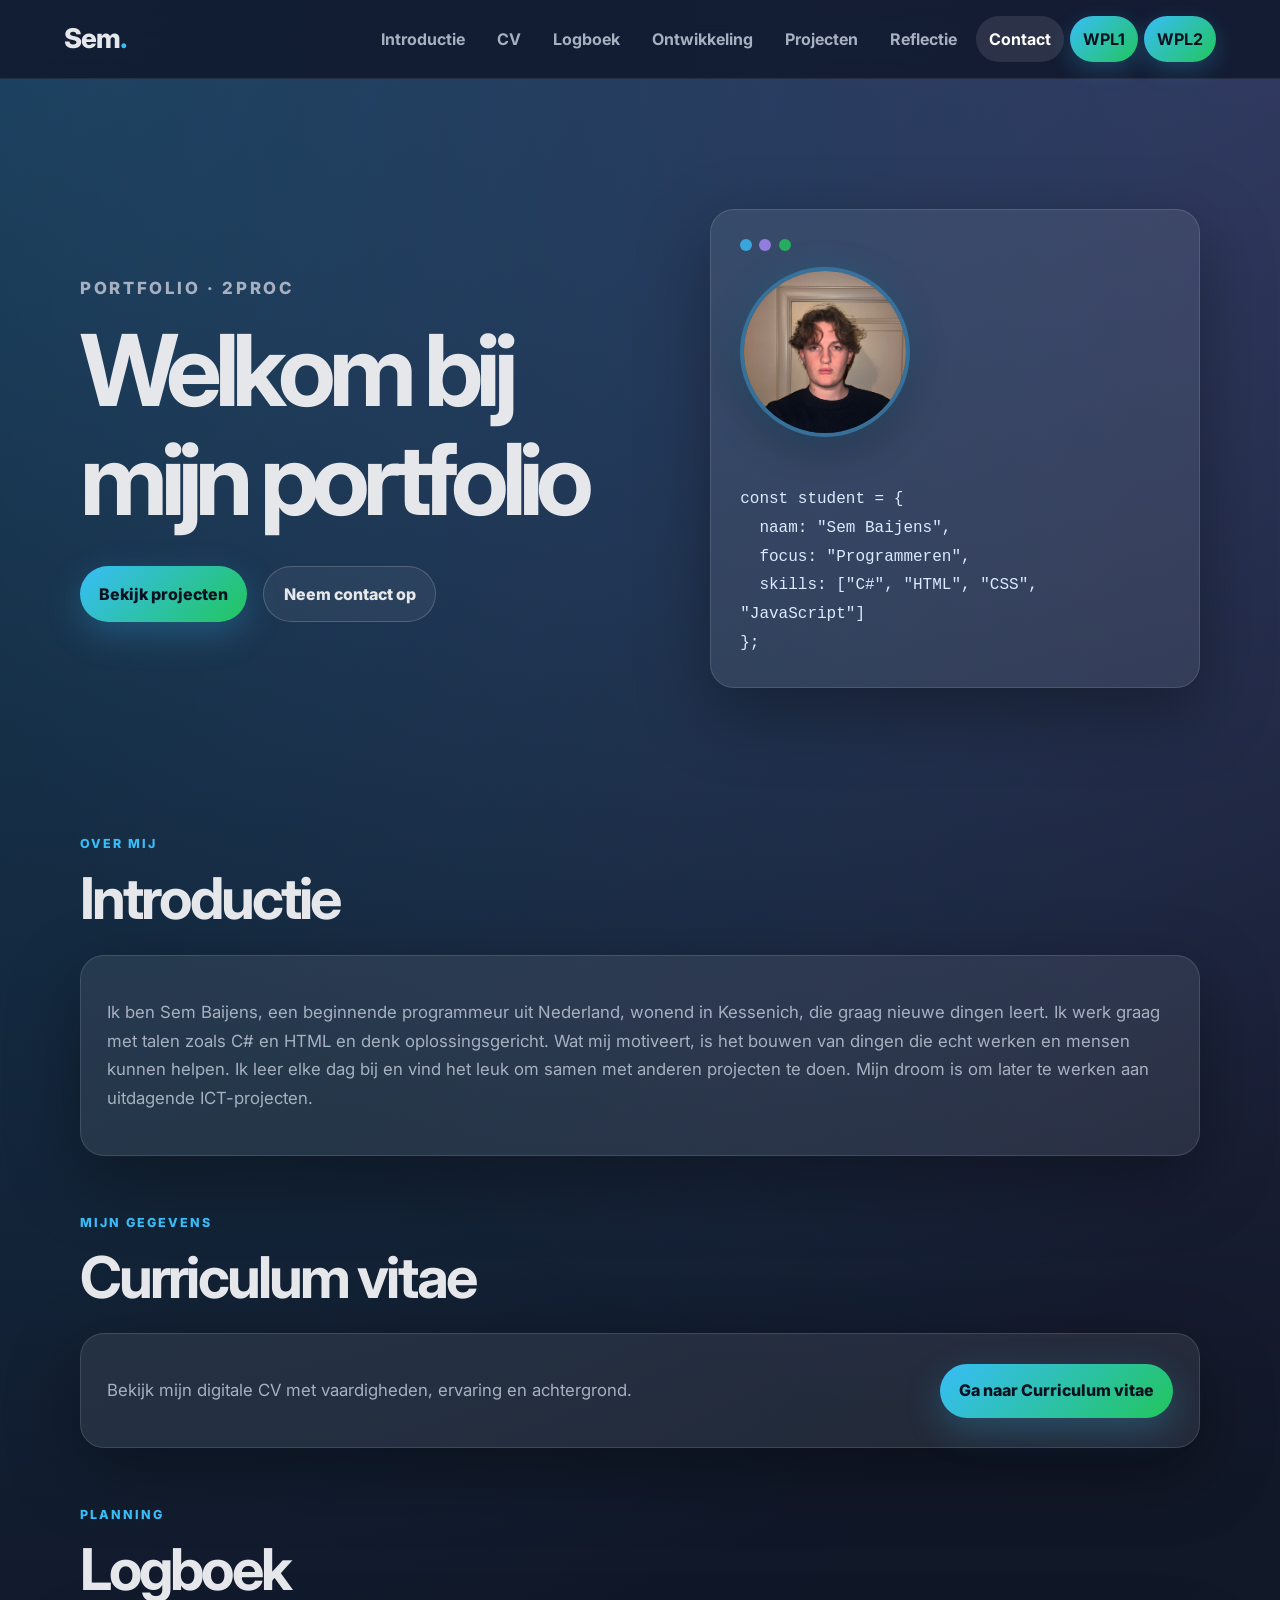
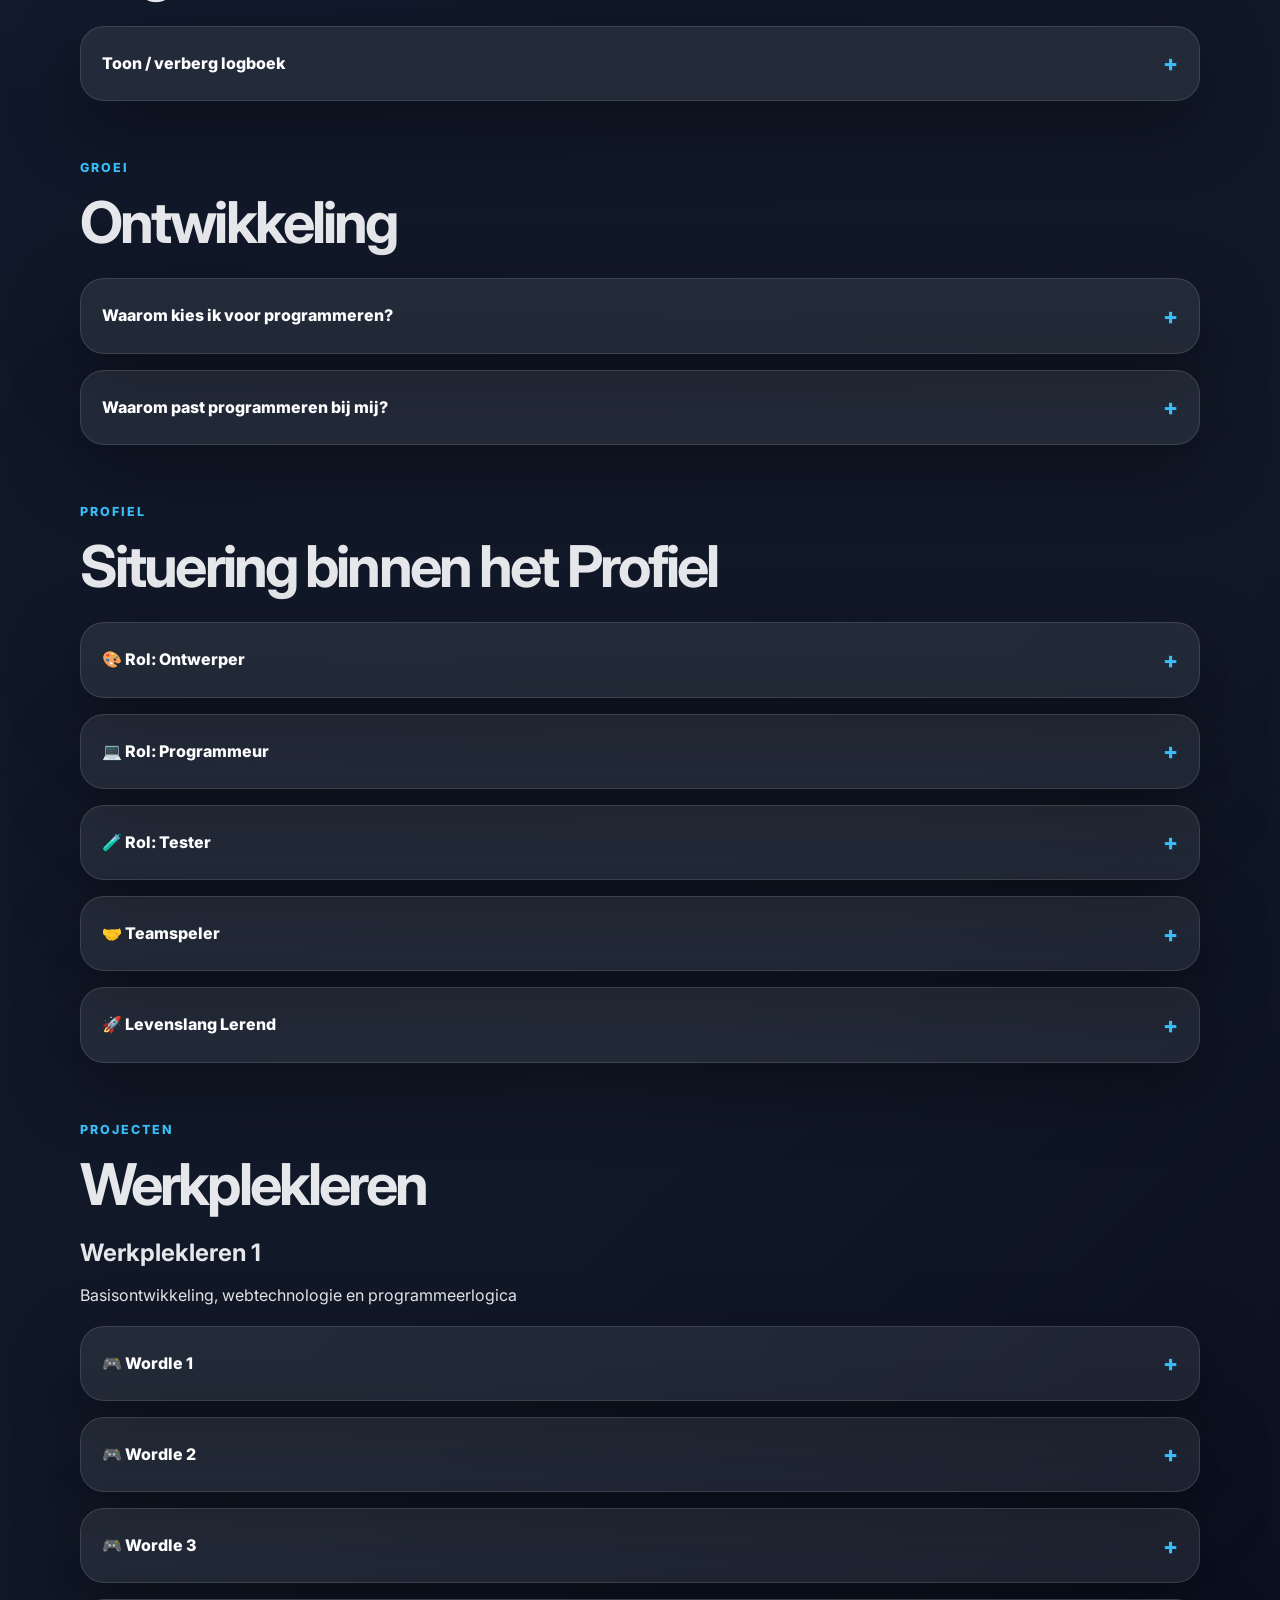
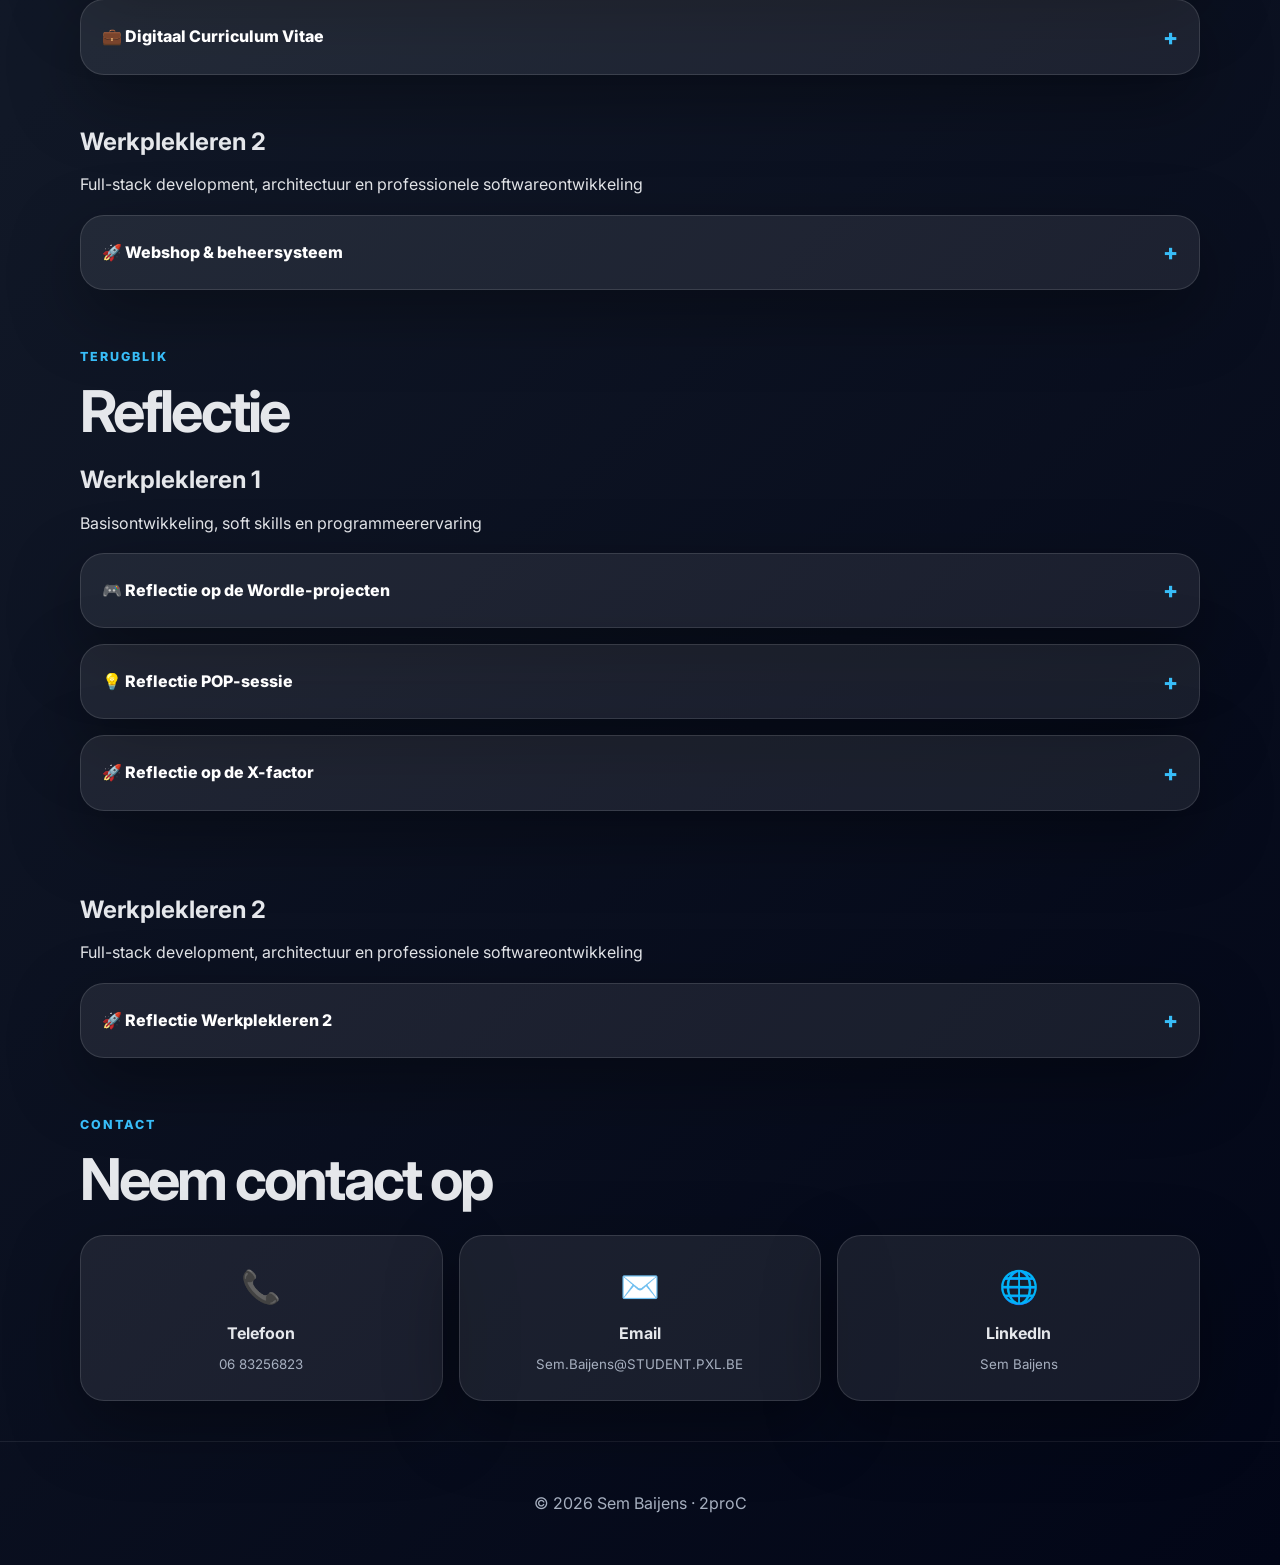
==== commit 86e00289: "update" ====
--- a/portfolio/index.html
+++ b/portfolio/index.html
@@ -10,6 +10,12 @@
       href="https://fonts.googleapis.com/css2?family=Inter:wght@400;600;700;800&display=swap"
       rel="stylesheet"
     />
+    <link
+      rel="icon"
+      type="image/x-icon"
+      href="assets\photo\portfolio_logo_2.png"
+    />
+
     <link rel="stylesheet" href="assets/portfolio.css" />
     <script src="portfolio.js" defer></script>
   </head>
@@ -32,6 +38,8 @@
           <a href="#projects">Projecten</a>
           <a href="#reflectie">Reflectie</a>
           <a href="#contact">Contact</a>
+          <a href="wpl1.html">WPL1</a>
+          <a href="wpl2.html">WPL2</a>
         </nav>
       </div>
     </header>
@@ -39,27 +47,37 @@
     <main id="top">
       <section class="hero section reveal">
         <div class="hero-content">
-          <p class="eyebrow">Portfolio · 1PROe</p>
+          <p class="eyebrow">Portfolio · 2proC</p>
+
           <h1>Welkom bij mijn portfolio</h1>
-          <p>
-            Ik ben Sem Baijens, een beginnende programmeur met interesse in C#,
-            HTML, webontwikkeling en probleemoplossend denken.
-          </p>
+
           <div class="hero-actions">
             <a href="#projects" class="btn btn-primary">Bekijk projecten</a>
             <a href="#contact" class="btn btn-outline">Neem contact op</a>
           </div>
         </div>
-        <div class="hero-card">
-          <div class="code-window">
-            <div class="window-dots">
-              <span></span><span></span><span></span>
-            </div>
-            <pre><code>const student = {
+
+        <div class="hero-side">
+          <div class="hero-card">
+            <div class="code-window">
+              <div class="window-dots">
+                <span></span><span></span><span></span>
+              </div>
+
+              <div class="code-profile">
+                <img
+                  src="assets/photo/profiel_foto.jpg"
+                  alt="Sem Baijens"
+                  class="profile-image"
+                />
+
+                <pre><code>const student = {
   naam: "Sem Baijens",
   focus: "Programmeren",
   skills: ["C#", "HTML", "CSS", "JavaScript"]
 };</code></pre>
+              </div>
+            </div>
           </div>
         </div>
       </section>
@@ -71,12 +89,12 @@
         </div>
         <div class="glass-card">
           <p>
-            Ik ben Sem Baijens, een beginnende programmeur die graag nieuwe
-            dingen leert. Ik werk graag met talen zoals C# en HTML en denk
-            oplossingsgericht. Wat mij motiveert, is het bouwen van dingen die
-            echt werken en mensen kunnen helpen. Ik leer elke dag bij en vind
-            het leuk om samen met anderen projecten te doen. Mijn droom is om
-            later te werken aan uitdagende ICT Projecten.
+            Ik ben Sem Baijens, een beginnende programmeur uit Nederland, wonend
+            in Kessenich, die graag nieuwe dingen leert. Ik werk graag met talen
+            zoals C# en HTML en denk oplossingsgericht. Wat mij motiveert, is
+            het bouwen van dingen die echt werken en mensen kunnen helpen. Ik
+            leer elke dag bij en vind het leuk om samen met anderen projecten te
+            doen. Mijn droom is om later te werken aan uitdagende ICT-projecten.
           </p>
         </div>
       </section>
@@ -180,7 +198,7 @@
             </button>
             <div class="accordion-content">
               <p>
-                Als 19-jarige ben ik altijd gefascineerd geweest door
+                Als 20-jarige ben ik altijd gefascineerd geweest door
                 technologie en hoe deze ons dagelijks leven beïnvloedt.
                 Programmeren biedt mij de mogelijkheid om creatieve oplossingen
                 te bedenken en ideeën tot leven te brengen. Ik wil leren hoe ik
@@ -576,6 +594,21 @@
                       <span>REST API</span>
                     </div>
 
+                    <div class="project-content">
+                    <div class="project-carousel">
+                      <button class="carousel-btn prev">&#10094;</button>
+
+                      <div class="carousel-track">
+                        <img src="assets/photo/WPL2/HomePage.png" alt="HomePage" />
+                        <img src="assets/photo/WPL2/Dashboard.png" alt="Dashboard" />
+                        <img src="assets/photo/WPL2/ProductOverzicht.png" alt="Product overzicht" />
+                        <img src="assets/photo/WPL2/ProductToevoegen.png" alt="Product toevoegen" />
+                        <img  src="assets/photo/WPL2/BestellingBeheer.png" alt="Bestelling beheer" />                        
+                      </div>
+
+                      <button class="carousel-btn next">&#10095;</button>
+                    </div>
+
                     <br />
 
                     <h3>Webshop & beheersysteem</h3>
@@ -944,6 +977,8 @@
           <!-- WERKPLEKLEREN 2 -->
           <!-- ========================= -->
 
+          <br>
+          <br>
           <div class="wpl-block">
             <div class="wpl-title">
               <div>
@@ -1162,7 +1197,7 @@
     </main>
 
     <footer class="site-footer">
-      <p>&copy; 2025 Sem Baijens · 1PROe</p>
+      <p>&copy; 2026 Sem Baijens · 2proC</p>
     </footer>
   </body>
 </html>
--- a/portfolio/assets/portfolio.css
+++ b/portfolio/assets/portfolio.css
@@ -90,7 +90,44 @@
 .section {
     width: min(1120px, calc(100% - 2rem));
     margin: 0 auto;
-    padding: 5rem 0;
+
+    padding: 2.5rem 0;
+}
+/* minder ruimte tussen sections */
+
+.section + .section {
+    padding-top: 1rem;
+}
+
+/* hero iets compacter */
+
+.wpl-hero {
+    min-height: 60vh;
+    padding: 3rem 0 2rem;
+}
+
+/* featured project dichter op hero */
+
+.featured-project {
+    margin-top: 0.5rem;
+}
+
+/* minder ruimte onder headings */
+
+.section-heading {
+    margin-bottom: 1rem;
+}
+
+/* reflectie compacter */
+
+.reflection-card {
+    padding: 2.2rem;
+}
+
+/* highlights compacter */
+
+.project-highlights {
+    gap: 1rem;
 }
 
 .hero {
@@ -379,3 +416,706 @@
     .project-grid, .contact-grid { grid-template-columns: 1fr; }
     .section { padding: 3.5rem 0; }
 }
+
+/* PROFIELFOTO IN HERO */
+
+
+
+.hero-profile {
+    background: var(--card);
+    border: 1px solid rgba(255, 255, 255, 0.12);
+    border-radius: var(--radius);
+    box-shadow: var(--shadow);
+    padding: 1.5rem;
+    text-align: center;
+}
+
+.profile-image {
+    width: 190px;
+    height: 190px;
+    object-fit: cover;
+    border-radius: 50%;
+    border: 4px solid rgba(56, 189, 248, 0.35);
+    box-shadow: 0 18px 45px rgba(56, 189, 248, 0.18);
+    margin-bottom: 1rem;
+}
+
+.profile-info h3 {
+    margin: 0 0 0.3rem;
+    color: var(--white);
+    font-size: 1.4rem;
+}
+
+.profile-info p {
+    margin: 0;
+    color: var(--muted);
+    font-weight: 700;
+}
+
+/* zorg dat je codeblok mooi blijft */
+
+.code-window code {
+    font-family: Consolas, Monaco, monospace;
+    font-size: 0.95rem;
+}
+
+/* FOTO + CODE IN HERO CARD */
+
+.hero-side {
+    width: 100%;
+    max-width: 620px;
+}
+
+.code-profile {
+    display: flex;
+    align-items: center;
+    gap: 2rem;
+    flex-wrap: wrap;
+}
+
+.profile-image {
+    width: 170px;
+    height: 170px;
+    object-fit: cover;
+    border-radius: 50%;
+
+    border: 4px solid rgba(56, 189, 248, 0.35);
+
+    box-shadow:
+        0 0 30px rgba(56, 189, 248, 0.2),
+        0 10px 35px rgba(0,0,0,0.35);
+
+    flex-shrink: 0;
+}
+
+.code-profile pre {
+    flex: 1;
+    min-width: 260px;
+}
+
+.code-window {
+    padding: 1.8rem;
+}
+
+.code-window code {
+    font-family: Consolas, Monaco, monospace;
+    font-size: 1rem;
+    line-height: 1.8;
+}
+
+/* mobiel netjes onder elkaar */
+@media (max-width: 850px) {
+    .hero-side {
+        width: 100%;
+    }
+
+    .hero-profile {
+        max-width: 360px;
+        margin: 0 auto;
+    }
+
+    .profile-image {
+        width: 140px;
+        height: 140px;
+    }
+
+    .code-profile {
+        justify-content: center;
+        text-align: left;
+    }
+}
+
+/* PROJECT CAROUSEL */
+
+.project-carousel {
+    position: relative;
+    margin: 2rem 0;
+    max-width: 850px;
+    overflow: hidden;
+    border-radius: 24px;
+    background: #0f172a;
+    border: 1px solid rgba(255,255,255,0.12);
+}
+
+.carousel-track {
+    display: flex;
+    transition: transform 0.45s ease;
+}
+
+.carousel-track img {
+    min-width: 100%;
+    height: 320px;
+    object-fit: contain;
+    padding: 20px;
+    background: #0f172a;
+}
+
+.carousel-btn {
+    position: absolute;
+    top: 50%;
+    transform: translateY(-50%);
+    width: 42px;
+    height: 42px;
+    border: none;
+    border-radius: 50%;
+    background: rgba(0,0,0,0.55);
+    color: white;
+    font-size: 1.8rem;
+    cursor: pointer;
+    z-index: 5;
+}
+
+.carousel-btn.prev {
+    left: 14px;
+}
+
+.carousel-btn.next {
+    right: 14px;
+}
+
+@media (max-width: 850px) {
+    .carousel-track img {
+        height: 220px;
+        padding: 12px;
+    }
+}
+
+.main-nav a[href="wpl1.html"],
+.main-nav a[href="wpl2.html"] {
+    color: #07111f;
+    background: linear-gradient(135deg, var(--primary), var(--accent));
+    box-shadow: 0 8px 22px rgba(56, 189, 248, 0.22);
+}
+
+.main-nav a[href="wpl1.html"]:hover,
+.main-nav a[href="wpl2.html"]:hover {
+    transform: translateY(-2px);
+    color: #07111f;
+}
+
+.wpl-hero {
+    min-height: 75vh;
+
+    display: flex;
+    flex-direction: column;
+    justify-content: center;
+
+    padding: 6rem 0;
+}
+
+.wpl-hero h1 {
+    font-size: clamp(4rem, 9vw, 7rem);
+    letter-spacing: -0.08em;
+
+    max-width: 1100px;
+
+    margin-bottom: 2rem;
+}
+
+.wpl-hero p {
+    max-width: 850px;
+
+    font-size: 1.35rem;
+    line-height: 1.8;
+
+    color: var(--muted);
+}/* REFLECTION SECTION */
+
+.reflection-card {
+    padding: 3rem;
+}
+
+.reflection-header {
+    display: flex;
+    justify-content: space-between;
+    align-items: center;
+    gap: 2rem;
+
+    margin-bottom: 3rem;
+}
+
+.reflection-badge {
+    padding: 0.7rem 1rem;
+
+    border-radius: 999px;
+
+    background: rgba(56, 189, 248, 0.12);
+
+    border: 1px solid rgba(56, 189, 248, 0.3);
+
+    color: white;
+
+    font-weight: 700;
+
+    white-space: nowrap;
+}
+
+.reflection-grid {
+    display: grid;
+    grid-template-columns: repeat(2, 1fr);
+    gap: 1.5rem;
+}
+
+.reflection-block {
+    background: rgba(255,255,255,0.03);
+
+    border: 1px solid rgba(255,255,255,0.08);
+
+    border-radius: 24px;
+
+    padding: 2rem;
+
+    transition: 0.3s ease;
+}
+
+.reflection-block:hover {
+    transform: translateY(-4px);
+
+    border-color: rgba(56, 189, 248, 0.25);
+}
+
+.reflection-block h3 {
+    margin-bottom: 1.2rem;
+}
+
+.reflection-block p {
+    color: var(--muted);
+
+    line-height: 1.8;
+}
+
+@media (max-width: 850px) {
+
+    .reflection-grid {
+        grid-template-columns: 1fr;
+    }
+
+    .reflection-header {
+        flex-direction: column;
+        align-items: flex-start;
+    }
+
+    .reflection-card {
+        padding: 2rem;
+    }
+}
+/* PROJECT HIGHLIGHTS */
+
+.project-highlights {
+    display: grid;
+
+    grid-template-columns: repeat(2, 1fr);
+
+    gap: 1.5rem;
+}
+
+.highlight-card {
+    position: relative;
+
+    display: flex;
+    gap: 1.4rem;
+
+    padding: 2rem;
+
+    border-radius: 28px;
+
+    background:
+        linear-gradient(
+            145deg,
+            rgba(255,255,255,0.05),
+            rgba(255,255,255,0.02)
+        );
+
+    border: 1px solid rgba(255,255,255,0.08);
+
+    box-shadow:
+        0 15px 40px rgba(0,0,0,0.25);
+
+    overflow: hidden;
+
+    transition: 0.3s ease;
+}
+
+.highlight-card::before {
+    content: "";
+
+    position: absolute;
+
+    inset: 0;
+
+    background:
+        radial-gradient(
+            circle at top right,
+            rgba(56,189,248,0.08),
+            transparent 40%
+        );
+
+    opacity: 0;
+
+    transition: 0.3s ease;
+}
+
+.highlight-card:hover {
+    transform: translateY(-6px);
+
+    border-color: rgba(56,189,248,0.25);
+
+    box-shadow:
+        0 20px 50px rgba(0,0,0,0.35);
+}
+
+.highlight-card:hover::before {
+    opacity: 1;
+}
+
+.highlight-icon {
+    width: 65px;
+    height: 65px;
+
+    display: flex;
+    align-items: center;
+    justify-content: center;
+
+    flex-shrink: 0;
+
+    border-radius: 20px;
+
+    font-size: 1.8rem;
+
+    background:
+        linear-gradient(
+            135deg,
+            rgba(56,189,248,0.18),
+            rgba(34,197,94,0.10)
+        );
+
+    border: 1px solid rgba(255,255,255,0.08);
+}
+
+.highlight-content h4 {
+    margin-bottom: 0.8rem;
+
+    font-size: 1.3rem;
+}
+
+.highlight-content p {
+    margin: 0;
+
+    color: var(--muted);
+
+    line-height: 1.7;
+}
+
+@media (max-width: 850px) {
+
+    .project-highlights {
+        grid-template-columns: 1fr;
+    }
+
+    .highlight-card {
+        padding: 1.5rem;
+    }
+
+    .highlight-icon {
+        width: 55px;
+        height: 55px;
+
+        font-size: 1.5rem;
+    }
+}
+/* ========================= */
+/* COOL WPL2 PROJECT DESIGN */
+/* ========================= */
+
+.modern-project {
+    position: relative;
+    overflow: hidden;
+    display: block;
+    padding: clamp(1.4rem, 3vw, 3rem);
+    border-radius: 34px;
+    background:
+        radial-gradient(circle at 85% 15%, rgba(56,189,248,0.18), transparent 28%),
+        radial-gradient(circle at 15% 90%, rgba(34,197,94,0.12), transparent 30%),
+        linear-gradient(145deg, rgba(255,255,255,0.08), rgba(255,255,255,0.025));
+    border: 1px solid rgba(255,255,255,0.14);
+    box-shadow: 0 30px 90px rgba(0,0,0,0.45);
+}
+
+.modern-project::before {
+    content: "";
+    position: absolute;
+    inset: -2px;
+    background:
+        linear-gradient(120deg, transparent, rgba(56,189,248,0.18), transparent);
+    opacity: 0.45;
+    pointer-events: none;
+}
+
+.project-top {
+    position: relative;
+    z-index: 2;
+    display: grid;
+    grid-template-columns: 1fr auto;
+    gap: 2rem;
+    align-items: start;
+}
+
+.project-title-content h2 {
+    font-size: clamp(2.4rem, 5vw, 4.8rem);
+    max-width: 650px;
+}
+
+.project-intro {
+    max-width: 620px;
+    font-size: 1.1rem;
+}
+
+.project-status {
+    box-shadow: 0 0 30px rgba(34,197,94,0.18);
+}
+
+/* Carousel groot en premium */
+.project-carousel {
+    position: relative;
+    z-index: 2;
+    margin: 2.5rem 0 2rem;
+    border-radius: 30px;
+    background:
+        linear-gradient(145deg, #020617, #0f172a);
+    border: 1px solid rgba(255,255,255,0.14);
+    box-shadow:
+        inset 0 0 0 1px rgba(255,255,255,0.04),
+        0 25px 70px rgba(0,0,0,0.45);
+}
+
+.carousel-track img {
+    height: clamp(260px, 44vw, 560px);
+    padding: clamp(1rem, 3vw, 2.5rem);
+    object-fit: contain;
+}
+
+.carousel-btn {
+    width: 54px;
+    height: 54px;
+    background: rgba(15, 23, 42, 0.75);
+    border: 1px solid rgba(255,255,255,0.18);
+    backdrop-filter: blur(14px);
+    box-shadow: 0 12px 35px rgba(0,0,0,0.35);
+}
+
+.carousel-btn:hover {
+    background: linear-gradient(135deg, rgba(56,189,248,0.35), rgba(34,197,94,0.25));
+}
+
+/* Tech stack mooi onder carousel */
+.tech-stack,
+.modern-stack {
+    position: relative;
+    z-index: 2;
+    display: flex;
+    justify-content: center;
+    flex-wrap: wrap;
+    gap: 0.8rem;
+    margin: 2rem 0;
+}
+
+.tech-stack span,
+.modern-stack span {
+    padding: 0.75rem 1rem;
+    border-radius: 999px;
+    font-size: 0.88rem;
+    font-weight: 800;
+    color: #eaf6ff;
+    background: rgba(255,255,255,0.075);
+    border: 1px solid rgba(255,255,255,0.14);
+    box-shadow: inset 0 1px 0 rgba(255,255,255,0.08);
+}
+
+/* Back-end en Front-end horizontaal en strak */
+.project-description-grid {
+  display: grid;
+  grid-template-columns: repeat(auto-fit, minmax(420px, 1fr));
+  gap: 2rem;
+}
+
+.project-description-card {
+  position: relative;
+  padding: 2.5rem;
+  border-radius: 32px;
+  overflow: hidden;
+
+  background:
+    radial-gradient(circle at top left,
+      rgba(0, 180, 255, 0.12),
+      transparent 45%),
+    linear-gradient(145deg,
+      rgba(28, 41, 66, 0.96),
+      rgba(19, 29, 48, 0.96));
+
+  border: 1px solid rgba(0, 180, 255, 0.25);
+
+  box-shadow:
+    0 10px 40px rgba(0, 0, 0, 0.35),
+    inset 0 1px 0 rgba(255, 255, 255, 0.05);
+
+  transition: 0.35s ease;
+}
+
+.project-description-card:hover {
+  transform: translateY(-8px);
+  border-color: rgba(0, 180, 255, 0.45);
+}
+
+.card-icon {
+  width: 95px;
+  height: 95px;
+  border-radius: 28px;
+
+  background: rgba(255, 255, 255, 0.05);
+
+  display: flex;
+  align-items: center;
+  justify-content: center;
+
+  margin-bottom: 2rem;
+
+  overflow: hidden;
+
+  border: 1px solid rgba(255, 255, 255, 0.06);
+
+  box-shadow:
+    inset 0 1px 0 rgba(255, 255, 255, 0.04),
+    0 8px 20px rgba(0, 0, 0, 0.2);
+}
+
+.card-icon img {
+  width: 78%;
+  height: 78%;
+
+  object-fit: contain;
+
+  border-radius: 18px;
+
+  transition: transform 0.3s ease;
+}
+
+.project-description-card:hover .card-icon img {
+  transform: scale(1.08);
+}
+
+.project-description-card h3 {
+  font-size: 2rem;
+  margin-bottom: 1rem;
+  color: white;
+}
+
+.project-description-card p {
+  color: rgba(255, 255, 255, 0.72);
+  line-height: 1.8;
+  font-size: 1.05rem;
+  margin-bottom: 2rem;
+}
+
+.feature-list {
+  display: grid;
+  grid-template-columns: repeat(2, 1fr);
+  gap: 1rem;
+  margin-bottom: 2rem;
+}
+
+.feature-list span {
+  padding: 1rem 1.2rem;
+
+  border-radius: 18px;
+
+  background: rgba(255, 255, 255, 0.05);
+
+  border: 1px solid rgba(255, 255, 255, 0.05);
+
+  color: white;
+
+  font-size: 0.95rem;
+
+  transition: 0.3s ease;
+}
+
+.feature-list span:hover {
+  background: rgba(0, 180, 255, 0.12);
+  transform: translateY(-2px);
+}
+
+.full-btn {
+  width: 100%;
+  justify-content: center;
+
+  padding: 1.2rem;
+
+  border-radius: 999px;
+
+  font-weight: 700;
+  font-size: 1rem;
+
+  margin-top: 1rem;
+}
+
+/* Highlights mooier */
+.project-highlights {
+    display: grid;
+    grid-template-columns: repeat(2, 1fr);
+    gap: 1.4rem;
+}
+
+.highlight-card {
+    border-radius: 30px;
+    background:
+        radial-gradient(circle at top right, rgba(56,189,248,0.10), transparent 40%),
+        linear-gradient(145deg, rgba(255,255,255,0.075), rgba(255,255,255,0.025));
+}
+
+/* Mobiel */
+@media (max-width: 900px) {
+    .project-top,
+    .project-description-grid,
+    .project-highlights {
+        grid-template-columns: 1fr;
+    }
+
+    .project-status {
+        width: fit-content;
+    }
+
+    .carousel-btn {
+        width: 44px;
+        height: 44px;
+    }
+
+    .feature-list {
+        grid-template-columns: 1fr;
+    }
+}
+.project-carousel {
+    margin: 2.5rem auto;
+    width: min(100%, 850px);
+}
+.free-grid {
+  display: grid;
+  grid-template-columns: repeat(auto-fit, minmax(260px, 1fr));
+  gap: 1.5rem;
+}
+
+.free-card {
+  padding: 2rem;
+  border-radius: 26px;
+  background: rgba(255, 255, 255, 0.05);
+  border: 1px solid rgba(255, 255, 255, 0.08);
+}
+
+.free-card h3 {
+  color: white;
+  margin-bottom: 1rem;
+}
+
+.free-card p {
+  color: rgba(255, 255, 255, 0.72);
+  line-height: 1.7;
+}
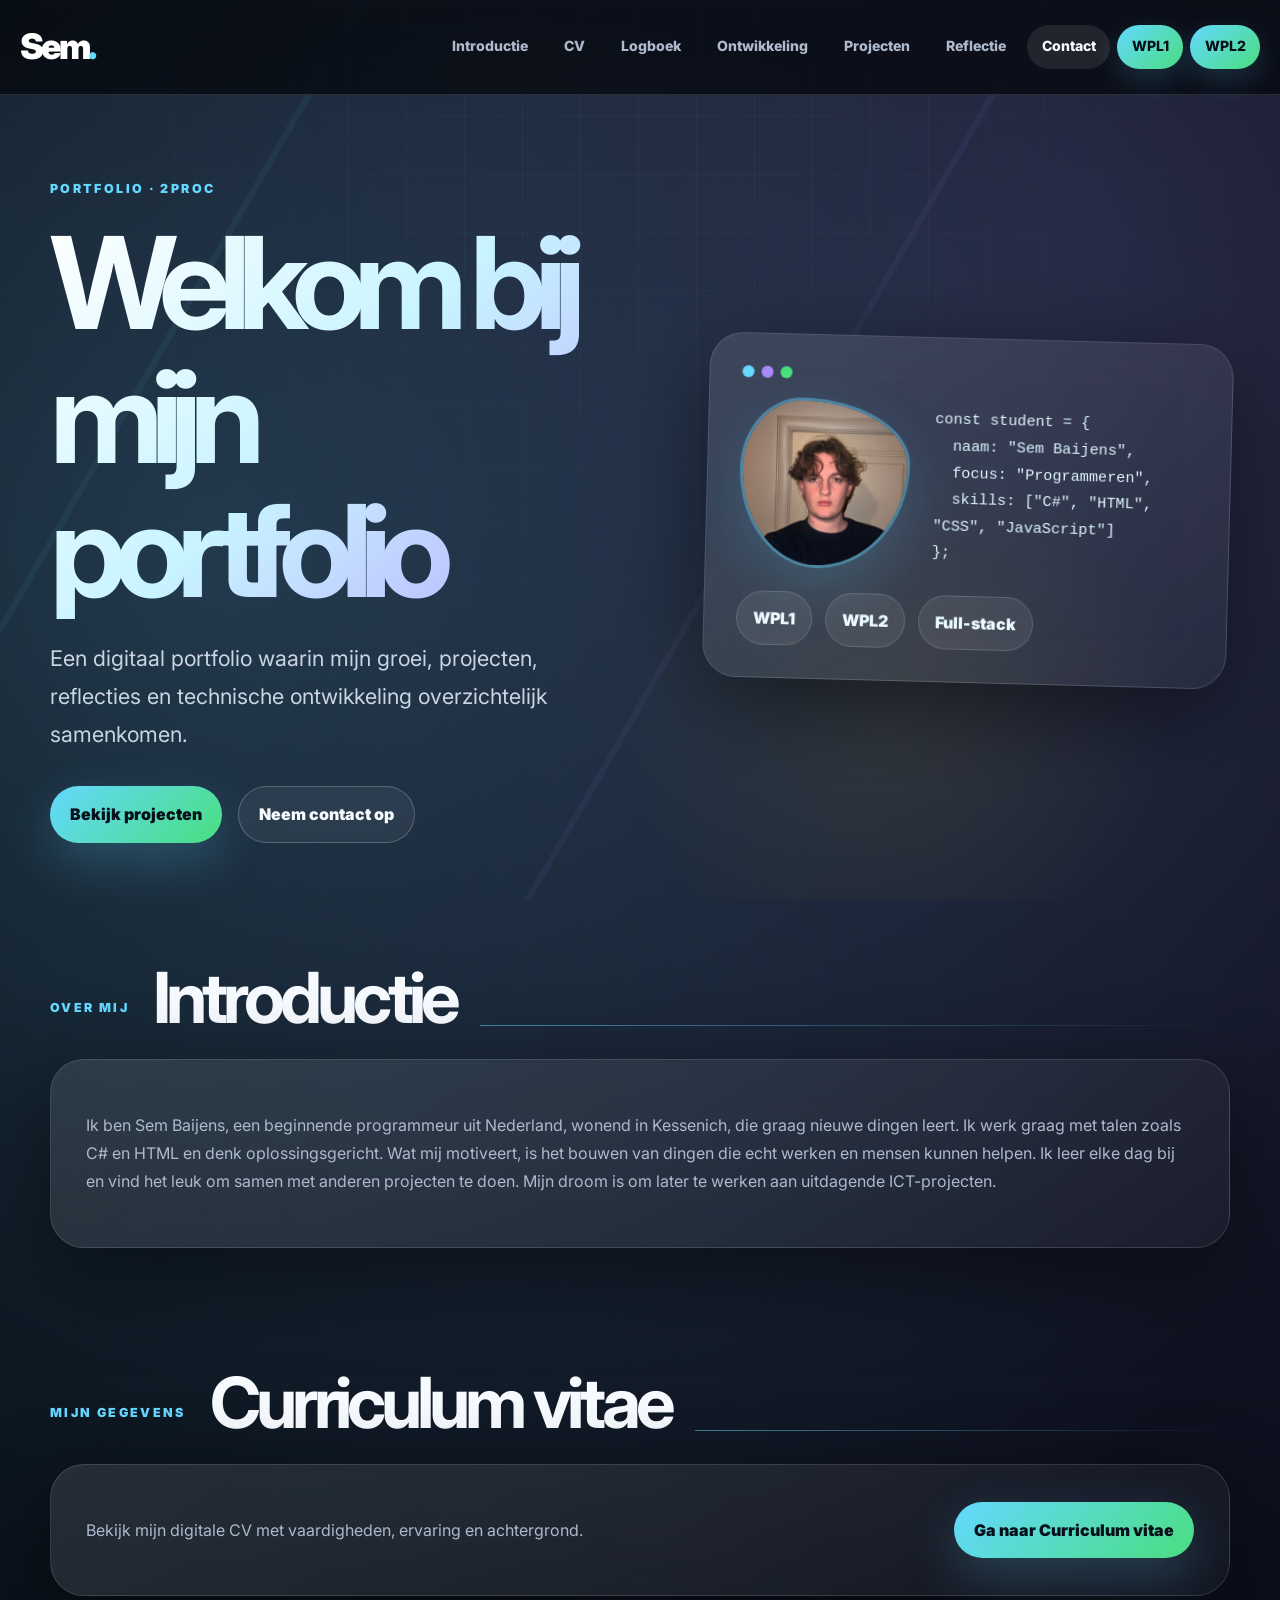
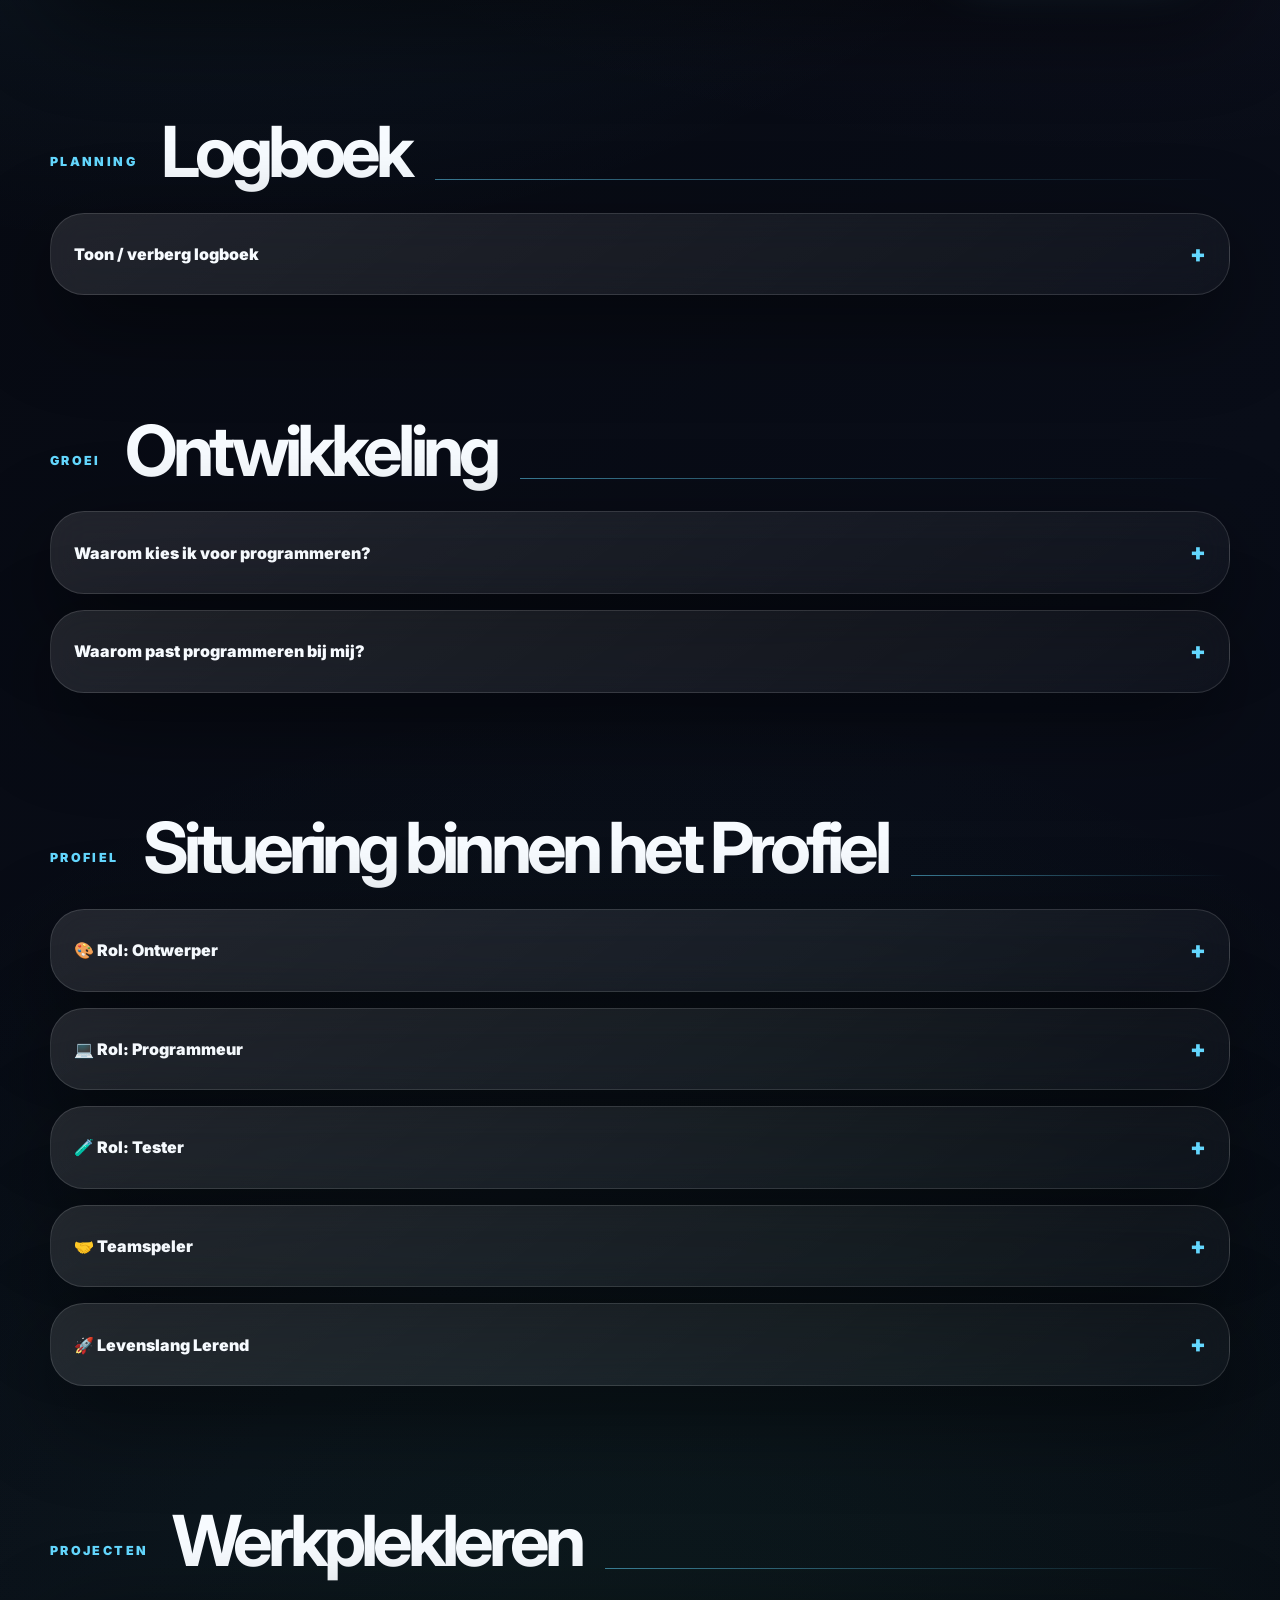
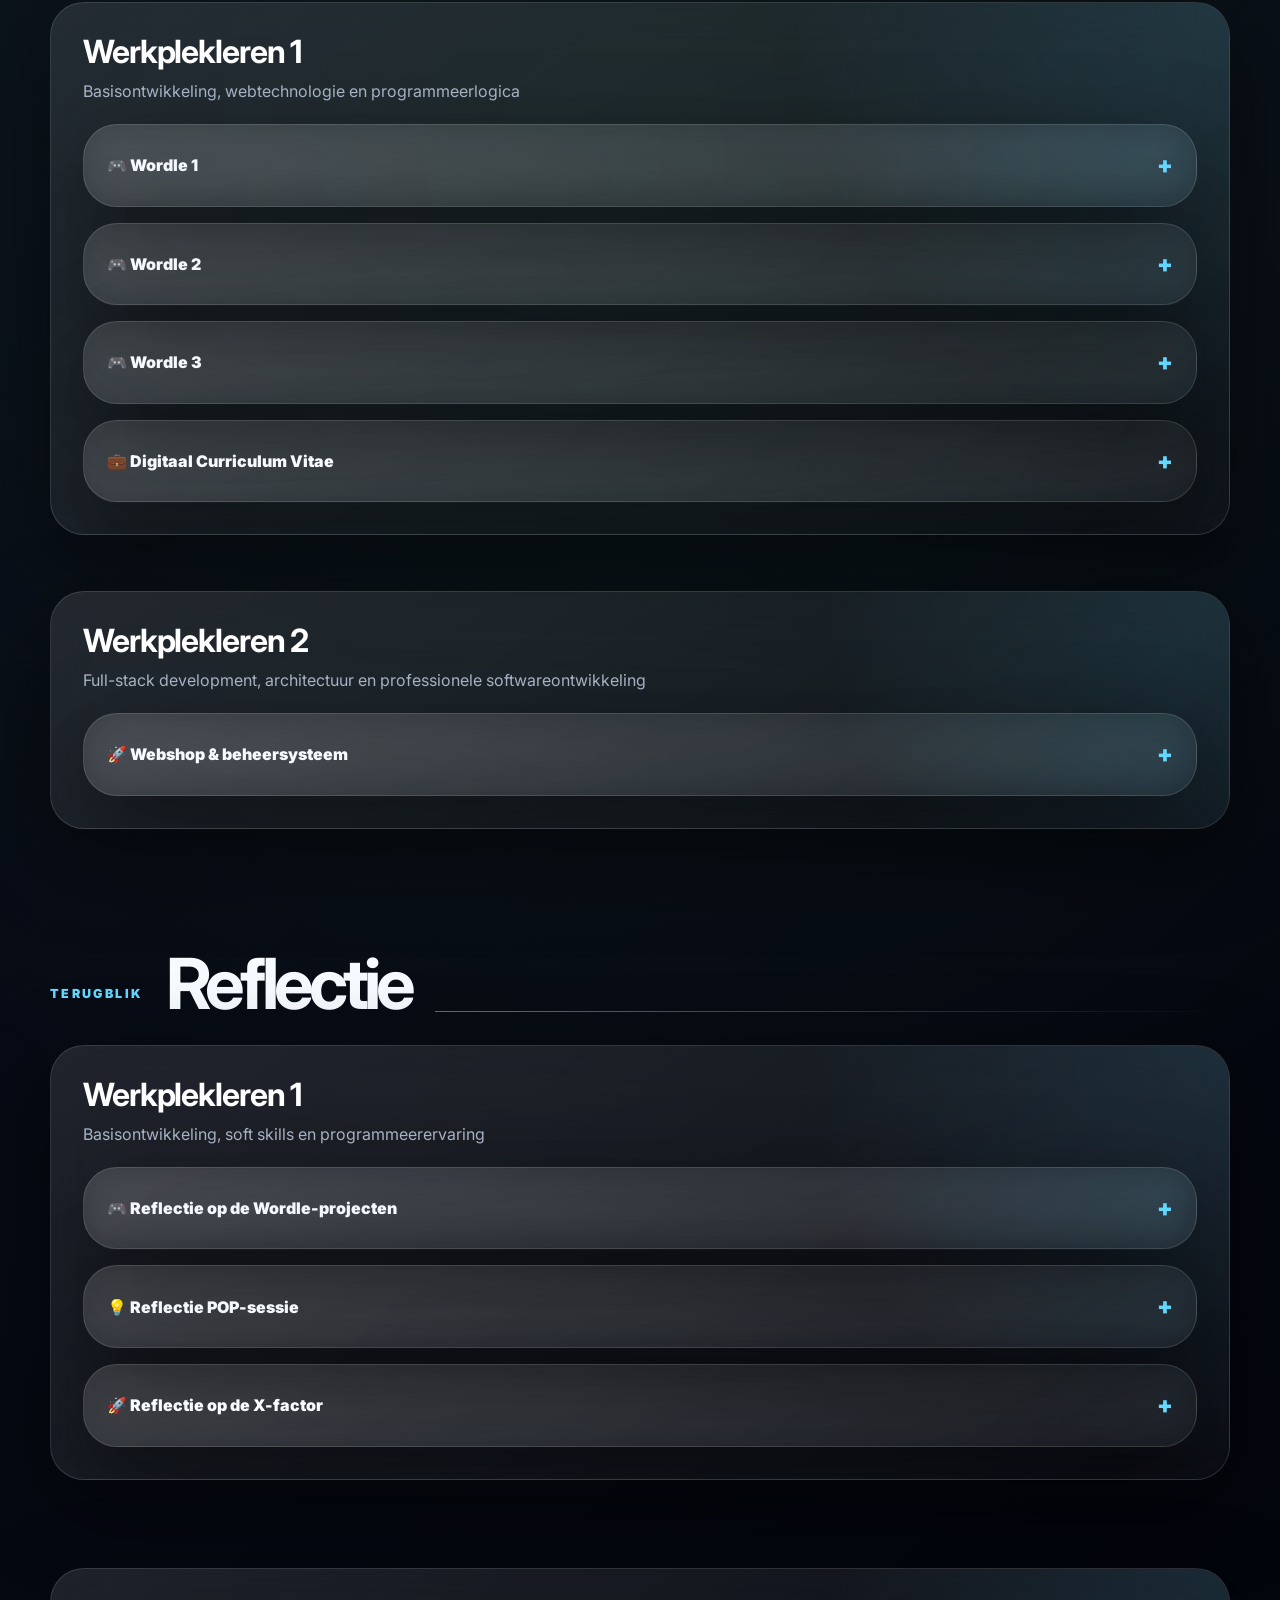
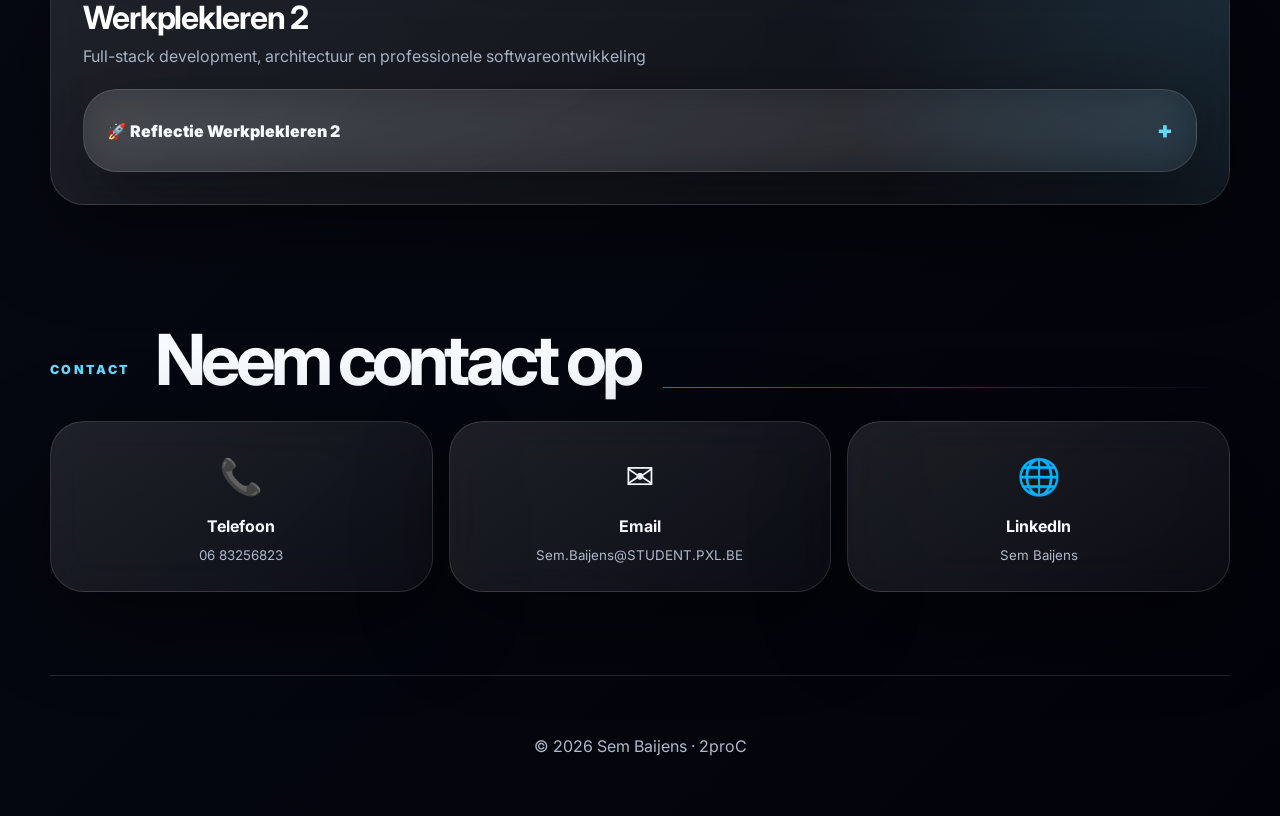
==== commit 161e01a5: "deehhhh" ====
--- a/portfolio/index.html
+++ b/portfolio/index.html
@@ -7,19 +7,16 @@
     <link rel="preconnect" href="https://fonts.googleapis.com" />
     <link rel="preconnect" href="https://fonts.gstatic.com" crossorigin />
     <link
-      href="https://fonts.googleapis.com/css2?family=Inter:wght@400;600;700;800&display=swap"
+      href="https://fonts.googleapis.com/css2?family=Inter:wght@400;500;600;700;800;900&display=swap"
       rel="stylesheet"
     />
-    <link
-      rel="icon"
-      type="image/x-icon"
-      href="assets\photo\portfolio_logo_2.png"
-    />
+    <link rel="icon" type="image/png" href="assets/photo/portfolio_logo_2.png?v=2" />
 
     <link rel="stylesheet" href="assets/portfolio.css" />
     <script src="portfolio.js" defer></script>
   </head>
   <body>
+    <div class="page-noise" aria-hidden="true"></div>
     <header class="site-header">
       <div class="nav-wrapper">
         <a href="#top" class="logo">Sem<span>.</span></a>
@@ -51,6 +48,8 @@
 
           <h1>Welkom bij mijn portfolio</h1>
 
+          <p>Een digitaal portfolio waarin mijn groei, projecten, reflecties en technische ontwikkeling overzichtelijk samenkomen.</p>
+
           <div class="hero-actions">
             <a href="#projects" class="btn btn-primary">Bekijk projecten</a>
             <a href="#contact" class="btn btn-outline">Neem contact op</a>
@@ -76,6 +75,11 @@
   focus: "Programmeren",
   skills: ["C#", "HTML", "CSS", "JavaScript"]
 };</code></pre>
+              </div>
+              <div class="hero-metrics">
+                <span>WPL1</span>
+                <span>WPL2</span>
+                <span>Full-stack</span>
               </div>
             </div>
           </div>
@@ -977,8 +981,8 @@
           <!-- WERKPLEKLEREN 2 -->
           <!-- ========================= -->
 
-          <br>
-          <br>
+          <br />
+          <br />
           <div class="wpl-block">
             <div class="wpl-title">
               <div>
--- a/portfolio/assets/portfolio.css
+++ b/portfolio/assets/portfolio.css
@@ -1,187 +1,237 @@
 :root {
-    --bg: #0f172a;
-    --bg-soft: #111827;
-    --card: rgba(255, 255, 255, 0.08);
-    --card-strong: rgba(255, 255, 255, 0.13);
-    --text: #e5e7eb;
-    --muted: #a7b0c0;
-    --primary: #38bdf8;
-    --secondary: #a78bfa;
-    --accent: #22c55e;
-    --white: #ffffff;
-    --shadow: 0 24px 70px rgba(0, 0, 0, 0.35);
-    --radius: 24px;
+  --bg: #05070d;
+  --bg-2: #0b1020;
+  --panel: rgba(255, 255, 255, 0.07);
+  --panel-2: rgba(255, 255, 255, 0.11);
+  --line: rgba(255, 255, 255, 0.13);
+  --line-strong: rgba(255, 255, 255, 0.22);
+  --text: #f7fbff;
+  --muted: #aeb9cc;
+  --soft: #758198;
+  --blue: #64d8ff;
+  --violet: #a78bfa;
+  --mint: #4ade80;
+  --gold: #facc15;
+  --danger: #fb7185;
+  --radius-lg: 34px;
+  --radius-md: 24px;
+  --radius-sm: 16px;
+  --shadow: 0 28px 90px rgba(0, 0, 0, 0.48);
 }
 
 * { box-sizing: border-box; }
 html { scroll-behavior: smooth; }
 body {
-    margin: 0;
-    font-family: 'Inter', sans-serif;
-    line-height: 1.7;
-    color: var(--text);
-    background:
-        radial-gradient(circle at top left, rgba(56, 189, 248, 0.25), transparent 35%),
-        radial-gradient(circle at top right, rgba(167, 139, 250, 0.22), transparent 30%),
-        linear-gradient(135deg, #0f172a 0%, #111827 55%, #020617 100%);
+  margin: 0;
+  min-height: 100vh;
+  font-family: Inter, ui-sans-serif, system-ui, -apple-system, BlinkMacSystemFont, "Segoe UI", sans-serif;
+  color: var(--text);
+  line-height: 1.75;
+  background:
+    radial-gradient(circle at 15% 10%, rgba(100, 216, 255, 0.20), transparent 25%),
+    radial-gradient(circle at 85% 4%, rgba(167, 139, 250, 0.18), transparent 28%),
+    radial-gradient(circle at 50% 60%, rgba(74, 222, 128, 0.07), transparent 32%),
+    linear-gradient(135deg, var(--bg), #090d18 48%, #02030a);
+  overflow-x: hidden;
+}
+
+body::before {
+  content: "";
+  position: fixed;
+  inset: 0;
+  z-index: -3;
+  background-image:
+    linear-gradient(rgba(255,255,255,0.035) 1px, transparent 1px),
+    linear-gradient(90deg, rgba(255,255,255,0.035) 1px, transparent 1px);
+  background-size: 58px 58px;
+  mask-image: radial-gradient(circle at top, black, transparent 76%);
+}
+
+body::after {
+  content: "";
+  position: fixed;
+  inset: 0;
+  z-index: -2;
+  pointer-events: none;
+  background:
+    linear-gradient(120deg, transparent 0 20%, rgba(100,216,255,0.06) 20% 20.4%, transparent 20.4% 58%, rgba(167,139,250,0.06) 58% 58.4%, transparent 58.4%),
+    radial-gradient(circle at 70% 80%, rgba(250,204,21,0.08), transparent 25%);
 }
 
 a { color: inherit; }
+img { max-width: 100%; display: block; }
 
 .site-header {
-    position: sticky;
-    top: 0;
-    z-index: 100;
-    backdrop-filter: blur(18px);
-    background: rgba(15, 23, 42, 0.82);
-    border-bottom: 1px solid rgba(255, 255, 255, 0.08);
+  position: sticky;
+  top: 0;
+  z-index: 99;
+  background: rgba(5, 7, 13, 0.74);
+  backdrop-filter: blur(24px);
+  border-bottom: 1px solid var(--line);
 }
 
 .nav-wrapper {
-    max-width: 1200px;
-    margin: 0 auto;
-    padding: 1rem 1.5rem;
-    display: flex;
-    align-items: center;
-    justify-content: space-between;
-    gap: 1rem;
+  width: min(1240px, calc(100% - 2rem));
+  margin: 0 auto;
+  padding: 1rem 0;
+  display: flex;
+  align-items: center;
+  justify-content: space-between;
+  gap: 1rem;
 }
 
 .logo {
-    text-decoration: none;
-    font-size: 1.7rem;
-    font-weight: 800;
-    letter-spacing: -0.04em;
-}
-.logo span { color: var(--primary); }
+  text-decoration: none;
+  font-size: 2.2rem;
+  font-weight: 900;
+  letter-spacing: -0.09em;
+  color: white;
+}
+
+.logo span {
+  color: #64d8ff;
+}
 
 .main-nav {
-    display: flex;
-    align-items: center;
-    gap: 0.4rem;
-    flex-wrap: wrap;
+  display: flex;
+  align-items: center;
+  justify-content: flex-end;
+  flex-wrap: wrap;
+  gap: 0.45rem;
 }
 
 .main-nav a {
-    text-decoration: none;
-    color: var(--muted);
-    font-weight: 700;
-    padding: 0.6rem 0.8rem;
-    border-radius: 999px;
-    transition: 0.25s ease;
-}
-
+  position: relative;
+  text-decoration: none;
+  color: var(--muted);
+  font-size: 0.88rem;
+  font-weight: 800;
+  padding: 0.62rem 0.9rem;
+  border-radius: 999px;
+  transition: 0.25s ease;
+}
 .main-nav a:hover,
 .main-nav a.active {
-    color: var(--white);
-    background: rgba(255, 255, 255, 0.1);
+  color: var(--text);
+  background: rgba(255,255,255,0.09);
+}
+.main-nav a[href="wpl1.html"],
+.main-nav a[href="wpl2.html"] {
+  color: #06101a;
+  background: linear-gradient(135deg, var(--blue), var(--mint));
+  box-shadow: 0 10px 30px rgba(100,216,255,0.18);
 }
 
 .menu-toggle {
-    display: none;
-    border: 0;
-    color: var(--white);
-    background: var(--card-strong);
-    border-radius: 12px;
-    padding: 0.55rem 0.8rem;
-    font-size: 1.2rem;
+  display: none;
+  border: 1px solid var(--line);
+  border-radius: 15px;
+  background: var(--panel);
+  color: var(--text);
+  padding: 0.6rem 0.85rem;
+  font-size: 1.25rem;
+  cursor: pointer;
 }
 
 .section {
-    width: min(1120px, calc(100% - 2rem));
-    margin: 0 auto;
-
-    padding: 2.5rem 0;
-}
-/* minder ruimte tussen sections */
-
-.section + .section {
-    padding-top: 1rem;
-}
-
-/* hero iets compacter */
-
+  position: relative;
+  width: min(1180px, calc(100% - 2rem));
+  margin: 0 auto;
+  padding: 5.2rem 0;
+}
+.section + .section { padding-top: 2.2rem; }
+
+.hero,
 .wpl-hero {
-    min-height: 60vh;
-    padding: 3rem 0 2rem;
-}
-
-/* featured project dichter op hero */
-
-.featured-project {
-    margin-top: 0.5rem;
-}
-
-/* minder ruimte onder headings */
-
-.section-heading {
-    margin-bottom: 1rem;
-}
-
-/* reflectie compacter */
-
-.reflection-card {
-    padding: 2.2rem;
-}
-
-/* highlights compacter */
-
-.project-highlights {
-    gap: 1rem;
-}
-
-.hero {
-    min-height: 82vh;
-    display: grid;
-    grid-template-columns: 1.1fr 0.9fr;
-    align-items: center;
-    gap: 2rem;
+  min-height: 88vh;
+  display: grid;
+  grid-template-columns: 1.05fr 0.95fr;
+  align-items: center;
+  gap: clamp(2rem, 6vw, 5rem);
+}
+.wpl-hero {
+  display: flex;
+  flex-direction: column;
+  justify-content: center;
+  align-items: flex-start;
+  overflow: visible;
+}
+.wpl-hero::before {
+  content: "";
+  position: absolute;
+  width: min(820px, 90vw);
+  aspect-ratio: 1;
+  right: -18%;
+  top: 8%;
+  border-radius: 50%;
+  background:
+    radial-gradient(circle at 30% 28%, rgba(100,216,255,0.38), transparent 24%),
+    radial-gradient(circle at 66% 72%, rgba(167,139,250,0.26), transparent 28%),
+    radial-gradient(circle, rgba(255,255,255,0.035), transparent 62%);
+  filter: blur(60px);
+  opacity: 0.85;
+  z-index: -1;
 }
 
 .eyebrow {
-    margin: 0 0 0.8rem;
-    color: var(--primary);
-    text-transform: uppercase;
-    letter-spacing: 0.16em;
-    font-size: 0.78rem;
-    font-weight: 800;
-}
-
-h1, h2, h3 { line-height: 1.1; margin: 0; }
-h1 { font-size: clamp(3rem, 8vw, 6.2rem); letter-spacing: -0.07em; }
-h2 { font-size: clamp(2rem, 5vw, 3.6rem); letter-spacing: -0.05em; }
-h3 { font-size: 1.5rem; }
-
-.hero p,
-.glass-card p,
-.cta-card p,
-.featured-project p,
-.accordion-content p {
-    color: var(--muted);
-    font-size: 1.05rem;
+  margin: 0 0 1rem;
+  color: var(--blue);
+  text-transform: uppercase;
+  letter-spacing: 0.19em;
+  font-size: 0.78rem;
+  font-weight: 900;
+}
+
+h1, h2, h3, h4 { margin: 0; line-height: 1.05; }
+h1 {
+  max-width: 900px;
+  font-size: clamp(4rem, 10vw, 8.6rem);
+  letter-spacing: -0.095em;
+  background: linear-gradient(135deg, #fff, #c8f4ff 48%, #b7a7ff);
+  -webkit-background-clip: text;
+  color: transparent;
+}
+h2 {
+  font-size: clamp(2.3rem, 5.5vw, 4.8rem);
+  letter-spacing: -0.07em;
+}
+h3 { font-size: clamp(1.45rem, 3vw, 2rem); letter-spacing: -0.035em; }
+h4 { font-size: 1.15rem; }
+
+p, li { color: var(--muted); }
+ul { padding-left: 1.2rem; }
+
+.hero-content p:not(.eyebrow),
+.wpl-hero p:not(.eyebrow) {
+  max-width: 760px;
+  color: #cbd5e1;
+  font-size: clamp(1.05rem, 2.2vw, 1.35rem);
 }
 
 .hero-actions { display: flex; gap: 1rem; flex-wrap: wrap; margin-top: 2rem; }
 .btn {
-    display: inline-flex;
-    align-items: center;
-    justify-content: center;
-    padding: 0.85rem 1.2rem;
-    border-radius: 999px;
-    font-weight: 800;
-    text-decoration: none;
-    transition: 0.25s ease;
-}
+  display: inline-flex;
+  align-items: center;
+  justify-content: center;
+  gap: 0.5rem;
+  min-height: 48px;
+  padding: 0.85rem 1.25rem;
+  border-radius: 999px;
+  font-weight: 900;
+  text-decoration: none;
+  transition: transform 0.25s ease, border-color 0.25s ease, background 0.25s ease;
+}
+.btn:hover { transform: translateY(-3px); }
 .btn-primary {
-    color: #07111f;
-    background: linear-gradient(135deg, var(--primary), var(--accent));
-    box-shadow: 0 12px 35px rgba(56, 189, 248, 0.25);
+  color: #06101a;
+  background: linear-gradient(135deg, var(--blue), var(--mint));
+  box-shadow: 0 18px 50px rgba(100,216,255,0.22);
 }
 .btn-outline {
-    border: 1px solid rgba(255, 255, 255, 0.18);
-    background: rgba(255, 255, 255, 0.06);
-}
-.btn:hover { transform: translateY(-3px); }
+  background: rgba(255,255,255,0.06);
+  color: var(--text);
+  border: 1px solid var(--line-strong);
+}
 
 .hero-card,
 .glass-card,
@@ -189,933 +239,356 @@
 .accordion,
 .project-card,
 .featured-project,
-.contact-item {
-    background: var(--card);
-    border: 1px solid rgba(255, 255, 255, 0.12);
-    border-radius: var(--radius);
-    box-shadow: var(--shadow);
-}
-
-.code-window { padding: 1rem; overflow: hidden; }
-.window-dots { display: flex; gap: 0.45rem; margin-bottom: 1rem; }
-.window-dots span { width: 12px; height: 12px; border-radius: 50%; background: var(--primary); opacity: 0.8; }
-.window-dots span:nth-child(2) { background: var(--secondary); }
-.window-dots span:nth-child(3) { background: var(--accent); }
-pre { margin: 0; white-space: pre-wrap; color: #dbeafe; }
-
-.section-heading { margin-bottom: 1.5rem; }
-.glass-card, .cta-card { padding: 1.6rem; }
+.contact-item,
+.wpl-block,
+.free-card,
+.reflection-card,
+.highlight-card,
+.project-description-card {
+  background:
+    linear-gradient(145deg, rgba(255,255,255,0.105), rgba(255,255,255,0.035));
+  border: 1px solid var(--line);
+  border-radius: var(--radius-lg);
+  box-shadow: var(--shadow);
+  backdrop-filter: blur(20px);
+}
+
+.hero-side { width: 100%; }
+.hero-card { overflow: hidden; transform: rotate(1.5deg); }
+.code-window { padding: clamp(1rem, 3vw, 2rem); }
+.window-dots { display: flex; gap: 0.45rem; margin-bottom: 1.2rem; }
+.window-dots span { width: 12px; height: 12px; border-radius: 999px; background: var(--blue); }
+.window-dots span:nth-child(2) { background: var(--violet); }
+.window-dots span:nth-child(3) { background: var(--mint); }
+.code-profile { display: grid; grid-template-columns: 170px 1fr; align-items: center; gap: 1.5rem; }
+.profile-image {
+  width: 170px;
+  height: 170px;
+  object-fit: cover;
+  border-radius: 36% 64% 54% 46% / 42% 38% 62% 58%;
+  border: 3px solid rgba(100,216,255,0.45);
+  box-shadow: 0 20px 55px rgba(100,216,255,0.17);
+}
+pre { margin: 0; white-space: pre-wrap; color: #def7ff; }
+code { font-family: Consolas, Monaco, monospace; font-size: 0.95rem; }
+
+.section-heading {
+  display: flex;
+  justify-content: space-between;
+  align-items: end;
+  gap: 1.5rem;
+  margin-bottom: 1.5rem;
+}
+.section-heading::after {
+  content: "";
+  flex: 1;
+  height: 1px;
+  min-width: 80px;
+  background: linear-gradient(90deg, rgba(100,216,255,0.55), transparent);
+  margin-bottom: 0.55rem;
+}
+
+.glass-card,
+.cta-card { padding: clamp(1.4rem, 3vw, 2.2rem); }
 .cta-card { display: flex; align-items: center; justify-content: space-between; gap: 1rem; flex-wrap: wrap; }
 
-.accordion-list {
-    display: grid;
-    gap: 1rem;
-}
-
-.accordion {
-    overflow: hidden;
-}
-
+.accordion-list { display: grid; gap: 1rem; }
+.accordion { overflow: hidden; }
 .accordion-header {
-    width: 100%;
-    display: flex;
-    align-items: center;
-    justify-content: space-between;
-
-    padding: 1.1rem 1.3rem;
-
-    border: 0;
-    color: var(--white);
-    background: transparent;
-
-    cursor: pointer;
-    font: inherit;
-    font-weight: 800;
-    text-align: left;
-}
-
-.accordion-header span {
-    color: var(--primary);
-    font-size: 1.4rem;
-    transition: transform 0.3s ease;
-}
-
+  width: 100%;
+  display: flex;
+  justify-content: space-between;
+  align-items: center;
+  gap: 1rem;
+  border: 0;
+  cursor: pointer;
+  color: var(--text);
+  background: transparent;
+  padding: 1.25rem 1.45rem;
+  text-align: left;
+  font: inherit;
+  font-weight: 900;
+}
+.accordion-header span { color: var(--blue); font-size: 1.45rem; transition: 0.3s ease; }
 .accordion-content {
-    max-height: 0;
-    overflow: hidden;
-    padding: 0 1.3rem;
-
-    transition:
-        max-height 0.4s ease,
-        padding 0.4s ease;
-}
-
+  max-height: 0;
+  overflow: hidden;
+  padding: 0 1.45rem;
+  transition: max-height 0.42s ease, padding 0.42s ease;
+}
 .accordion.open .accordion-content {
-    max-height: 80vh;
-    overflow-y: auto;
-
-    padding: 1.5rem;
-}
-
-.accordion.open .accordion-header span {
-    transform: rotate(45deg);
-}
-
-.accordion-content::-webkit-scrollbar {
-    width: 10px;
-}
-
-.accordion-content::-webkit-scrollbar-track {
-    background: rgba(255,255,255,0.05);
-    border-radius: 20px;
-}
-
-.accordion-content::-webkit-scrollbar-thumb {
-    background: rgba(56, 189, 248, 0.55);
-    border-radius: 20px;
-}
-
-.accordion-content::-webkit-scrollbar-thumb:hover {
-    background: rgba(56, 189, 248, 0.85);
-}
-
-.table-wrapper { overflow-x: auto; }
-table { width: 100%; border-collapse: collapse; min-width: 680px; }
-th, td { padding: 0.9rem; text-align: left; border-bottom: 1px solid rgba(255,255,255,0.1); }
-th { color: #07111f; background: linear-gradient(135deg, var(--primary), var(--accent)); }
-
-.project-grid {
-    display: grid;
-    grid-template-columns: repeat(3, 1fr);
-    gap: 1rem;
-}
-.project-card { 
-    overflow: hidden; 
-    transition: 0.25s ease; 
-    overflow: hidden;
-    padding: 20px;
-}
-.project-card:hover { transform: translateY(-6px); background: var(--card-strong); }
+  max-height: 86vh;
+  overflow-y: auto;
+  padding: 0 1.45rem 1.45rem;
+}
+.accordion.open .accordion-header span { transform: rotate(45deg); }
+.accordion-content::-webkit-scrollbar { width: 10px; }
+.accordion-content::-webkit-scrollbar-track { background: rgba(255,255,255,0.04); }
+.accordion-content::-webkit-scrollbar-thumb { background: rgba(100,216,255,0.42); border-radius: 999px; }
+
+.table-wrapper { overflow-x: auto; border-radius: var(--radius-md); }
+table { width: 100%; min-width: 720px; border-collapse: collapse; overflow: hidden; }
+th, td { padding: 1rem; border-bottom: 1px solid rgba(255,255,255,0.08); }
+th { color: #06101a; background: linear-gradient(135deg, var(--blue), var(--mint)); text-align: left; }
+tr:hover td { background: rgba(255,255,255,0.04); }
+
+.project-grid { display: grid; grid-template-columns: repeat(3, 1fr); gap: 1.2rem; }
+.project-card { overflow: hidden; padding: 1rem; transition: 0.28s ease; }
+.project-card:hover,
+.contact-item:hover,
+.free-card:hover,
+.highlight-card:hover,
+.project-description-card:hover { transform: translateY(-7px); border-color: rgba(100,216,255,0.36); background: var(--panel-2); }
 .project-card img {
-    width: 100%;
-    aspect-ratio: 16 / 9;
-
-    object-fit: contain;
-
-    background:
-        linear-gradient(
-            135deg,
-            rgba(255,255,255,0.04),
-            rgba(255,255,255,0.02)
-        );
-
-    padding: 20px;
-
-    border-radius: 20px;
-}
-
-.project-card div {
-    padding: 25px 10px 10px;
-}
-.project-card p { color: var(--muted); }
-.project-card a { color: var(--primary); font-weight: 800; text-decoration: none; }
+  width: 100%;
+  aspect-ratio: 16 / 10;
+  object-fit: contain;
+  padding: 1.1rem;
+  border-radius: 26px;
+  background: radial-gradient(circle at top left, rgba(100,216,255,0.12), transparent 42%), rgba(0,0,0,0.22);
+  border: 1px solid rgba(255,255,255,0.08);
+}
+.project-card div { padding: 1rem 0.35rem 0.35rem; }
+.project-card a { color: var(--blue); font-weight: 900; text-decoration: none; }
 
 .featured-project {
-    margin-top: 1.5rem;
-    padding: 1.2rem;
-    display: grid;
-    grid-template-columns: 1fr 1fr;
-    gap: 1.5rem;
-    align-items: center;
-}
-
-.carousel { position: relative; overflow: hidden; border-radius: 18px; background: #020617; }
-.carousel-inner { display: flex; transition: transform 0.45s ease; }
-.carousel-item { min-width: 100%; height: 320px; object-fit: cover; }
-.carousel-button {
-    position: absolute;
-    top: 50%;
-    transform: translateY(-50%);
-    width: 42px;
-    height: 42px;
-    border: 0;
-    border-radius: 999px;
-    cursor: pointer;
-    color: var(--white);
-    background: rgba(0,0,0,0.55);
-    font-size: 2rem;
-    line-height: 1;
-}
-.carousel-button:hover { background: rgba(0,0,0,0.85); }
-.carousel-button.prev { left: 12px; }
-.carousel-button.next { right: 12px; }
-
-.contact-grid {
-    display: grid;
-    grid-template-columns: repeat(3, 1fr);
-    gap: 1rem;
-}
-.contact-item {
-    padding: 1.5rem;
-    text-decoration: none;
-    display: grid;
-    gap: 0.35rem;
-    place-items: center;
-    text-align: center;
-    transition: 0.25s ease;
-}
-.contact-item:hover { transform: translateY(-5px); background: var(--card-strong); }
-.contact-item span { font-size: 2rem; }
-.contact-item small { color: var(--muted); overflow-wrap: anywhere; }
-
-.site-footer {
-    padding: 2rem;
-    text-align: center;
-    color: var(--muted);
-    border-top: 1px solid rgba(255,255,255,0.08);
-}
-
-.reveal { opacity: 0; transform: translateY(24px); transition: 0.7s ease; }
-.reveal.visible { opacity: 1; transform: translateY(0); }
-
-
-.profile-card h3 {
-    font-size: 1.6rem;
-    margin-bottom: 1.5rem;
-    color: #4da3ff;
-}
-
-.profile-block p,
-.profile-block li {
-    color: #d1d5db;
-    line-height: 1.7;
-}
-
-.profile-block ul {
-    padding-left: 1.2rem;
-}
-
-.profile-card {
-    width: 80%;
-    max-width: 900px;
-    overflow: hidden;
-}
-
-
-@media (max-width: 850px) {
-    .menu-toggle { display: block; }
-    .main-nav {
-        display: none;
-        width: 100%;
-        flex-direction: column;
-        align-items: stretch;
-    }
-    .main-nav.open { display: flex; }
-    .nav-wrapper { flex-wrap: wrap; }
-    .hero, .featured-project { grid-template-columns: 1fr; }
-    .project-grid, .contact-grid { grid-template-columns: 1fr; }
-    .section { padding: 3.5rem 0; }
-}
-
-/* PROFIELFOTO IN HERO */
-
-
-
-.hero-profile {
-    background: var(--card);
-    border: 1px solid rgba(255, 255, 255, 0.12);
-    border-radius: var(--radius);
-    box-shadow: var(--shadow);
-    padding: 1.5rem;
-    text-align: center;
-}
-
-.profile-image {
-    width: 190px;
-    height: 190px;
-    object-fit: cover;
-    border-radius: 50%;
-    border: 4px solid rgba(56, 189, 248, 0.35);
-    box-shadow: 0 18px 45px rgba(56, 189, 248, 0.18);
-    margin-bottom: 1rem;
-}
-
-.profile-info h3 {
-    margin: 0 0 0.3rem;
-    color: var(--white);
-    font-size: 1.4rem;
-}
-
-.profile-info p {
-    margin: 0;
-    color: var(--muted);
-    font-weight: 700;
-}
-
-/* zorg dat je codeblok mooi blijft */
-
-.code-window code {
-    font-family: Consolas, Monaco, monospace;
-    font-size: 0.95rem;
-}
-
-/* FOTO + CODE IN HERO CARD */
-
-.hero-side {
-    width: 100%;
-    max-width: 620px;
-}
-
-.code-profile {
-    display: flex;
-    align-items: center;
-    gap: 2rem;
-    flex-wrap: wrap;
-}
-
-.profile-image {
-    width: 170px;
-    height: 170px;
-    object-fit: cover;
-    border-radius: 50%;
-
-    border: 4px solid rgba(56, 189, 248, 0.35);
-
-    box-shadow:
-        0 0 30px rgba(56, 189, 248, 0.2),
-        0 10px 35px rgba(0,0,0,0.35);
-
-    flex-shrink: 0;
-}
-
-.code-profile pre {
-    flex: 1;
-    min-width: 260px;
-}
-
-.code-window {
-    padding: 1.8rem;
-}
-
-.code-window code {
-    font-family: Consolas, Monaco, monospace;
-    font-size: 1rem;
-    line-height: 1.8;
-}
-
-/* mobiel netjes onder elkaar */
-@media (max-width: 850px) {
-    .hero-side {
-        width: 100%;
-    }
-
-    .hero-profile {
-        max-width: 360px;
-        margin: 0 auto;
-    }
-
-    .profile-image {
-        width: 140px;
-        height: 140px;
-    }
-
-    .code-profile {
-        justify-content: center;
-        text-align: left;
-    }
-}
-
-/* PROJECT CAROUSEL */
-
+  position: relative;
+  overflow: hidden;
+  padding: clamp(1.2rem, 3vw, 2.4rem);
+  display: grid;
+  grid-template-columns: 1fr 1fr;
+  align-items: center;
+  gap: 1.5rem;
+}
+.featured-project::before,
+.wpl-block::before,
+.modern-project::before {
+  content: "";
+  position: absolute;
+  inset: 0;
+  pointer-events: none;
+  background: radial-gradient(circle at top right, rgba(100,216,255,0.13), transparent 34%);
+}
+
+.carousel,
 .project-carousel {
-    position: relative;
-    margin: 2rem 0;
-    max-width: 850px;
-    overflow: hidden;
-    border-radius: 24px;
-    background: #0f172a;
-    border: 1px solid rgba(255,255,255,0.12);
-}
-
-.carousel-track {
-    display: flex;
-    transition: transform 0.45s ease;
-}
-
+  position: relative;
+  overflow: hidden;
+  border-radius: 30px;
+  background: #02040a;
+  border: 1px solid rgba(255,255,255,0.12);
+}
+.carousel-inner,
+.carousel-track { display: flex; transition: transform 0.45s ease; }
+.carousel-item,
 .carousel-track img {
-    min-width: 100%;
-    height: 320px;
-    object-fit: contain;
-    padding: 20px;
-    background: #0f172a;
-}
-
+  min-width: 100%;
+  height: clamp(260px, 38vw, 520px);
+  object-fit: contain;
+  padding: clamp(1rem, 3vw, 2rem);
+  background:
+    radial-gradient(circle at 30% 10%, rgba(100,216,255,0.12), transparent 35%),
+    #02040a;
+}
+.carousel-button,
 .carousel-btn {
-    position: absolute;
-    top: 50%;
-    transform: translateY(-50%);
-    width: 42px;
-    height: 42px;
-    border: none;
-    border-radius: 50%;
-    background: rgba(0,0,0,0.55);
-    color: white;
-    font-size: 1.8rem;
-    cursor: pointer;
-    z-index: 5;
-}
-
-.carousel-btn.prev {
-    left: 14px;
-}
-
-.carousel-btn.next {
-    right: 14px;
-}
-
-@media (max-width: 850px) {
-    .carousel-track img {
-        height: 220px;
-        padding: 12px;
-    }
-}
-
-.main-nav a[href="wpl1.html"],
-.main-nav a[href="wpl2.html"] {
-    color: #07111f;
-    background: linear-gradient(135deg, var(--primary), var(--accent));
-    box-shadow: 0 8px 22px rgba(56, 189, 248, 0.22);
-}
-
-.main-nav a[href="wpl1.html"]:hover,
-.main-nav a[href="wpl2.html"]:hover {
-    transform: translateY(-2px);
-    color: #07111f;
-}
-
-.wpl-hero {
-    min-height: 75vh;
-
-    display: flex;
-    flex-direction: column;
-    justify-content: center;
-
-    padding: 6rem 0;
-}
-
-.wpl-hero h1 {
-    font-size: clamp(4rem, 9vw, 7rem);
-    letter-spacing: -0.08em;
-
-    max-width: 1100px;
-
-    margin-bottom: 2rem;
-}
-
-.wpl-hero p {
-    max-width: 850px;
-
-    font-size: 1.35rem;
-    line-height: 1.8;
-
-    color: var(--muted);
-}/* REFLECTION SECTION */
-
-.reflection-card {
-    padding: 3rem;
-}
-
-.reflection-header {
-    display: flex;
-    justify-content: space-between;
-    align-items: center;
-    gap: 2rem;
-
-    margin-bottom: 3rem;
-}
-
-.reflection-badge {
-    padding: 0.7rem 1rem;
-
-    border-radius: 999px;
-
-    background: rgba(56, 189, 248, 0.12);
-
-    border: 1px solid rgba(56, 189, 248, 0.3);
-
-    color: white;
-
-    font-weight: 700;
-
-    white-space: nowrap;
-}
-
-.reflection-grid {
-    display: grid;
-    grid-template-columns: repeat(2, 1fr);
-    gap: 1.5rem;
-}
-
-.reflection-block {
-    background: rgba(255,255,255,0.03);
-
-    border: 1px solid rgba(255,255,255,0.08);
-
-    border-radius: 24px;
-
-    padding: 2rem;
-
-    transition: 0.3s ease;
-}
-
-.reflection-block:hover {
-    transform: translateY(-4px);
-
-    border-color: rgba(56, 189, 248, 0.25);
-}
-
-.reflection-block h3 {
-    margin-bottom: 1.2rem;
-}
-
-.reflection-block p {
-    color: var(--muted);
-
-    line-height: 1.8;
-}
-
-@media (max-width: 850px) {
-
-    .reflection-grid {
-        grid-template-columns: 1fr;
-    }
-
-    .reflection-header {
-        flex-direction: column;
-        align-items: flex-start;
-    }
-
-    .reflection-card {
-        padding: 2rem;
-    }
-}
-/* PROJECT HIGHLIGHTS */
-
-.project-highlights {
-    display: grid;
-
-    grid-template-columns: repeat(2, 1fr);
-
-    gap: 1.5rem;
-}
-
-.highlight-card {
-    position: relative;
-
-    display: flex;
-    gap: 1.4rem;
-
-    padding: 2rem;
-
-    border-radius: 28px;
-
-    background:
-        linear-gradient(
-            145deg,
-            rgba(255,255,255,0.05),
-            rgba(255,255,255,0.02)
-        );
-
-    border: 1px solid rgba(255,255,255,0.08);
-
-    box-shadow:
-        0 15px 40px rgba(0,0,0,0.25);
-
-    overflow: hidden;
-
-    transition: 0.3s ease;
-}
-
-.highlight-card::before {
-    content: "";
-
-    position: absolute;
-
-    inset: 0;
-
-    background:
-        radial-gradient(
-            circle at top right,
-            rgba(56,189,248,0.08),
-            transparent 40%
-        );
-
-    opacity: 0;
-
-    transition: 0.3s ease;
-}
-
-.highlight-card:hover {
-    transform: translateY(-6px);
-
-    border-color: rgba(56,189,248,0.25);
-
-    box-shadow:
-        0 20px 50px rgba(0,0,0,0.35);
-}
-
-.highlight-card:hover::before {
-    opacity: 1;
-}
-
-.highlight-icon {
-    width: 65px;
-    height: 65px;
-
-    display: flex;
-    align-items: center;
-    justify-content: center;
-
-    flex-shrink: 0;
-
-    border-radius: 20px;
-
-    font-size: 1.8rem;
-
-    background:
-        linear-gradient(
-            135deg,
-            rgba(56,189,248,0.18),
-            rgba(34,197,94,0.10)
-        );
-
-    border: 1px solid rgba(255,255,255,0.08);
-}
-
-.highlight-content h4 {
-    margin-bottom: 0.8rem;
-
-    font-size: 1.3rem;
-}
-
-.highlight-content p {
-    margin: 0;
-
-    color: var(--muted);
-
-    line-height: 1.7;
-}
-
-@media (max-width: 850px) {
-
-    .project-highlights {
-        grid-template-columns: 1fr;
-    }
-
-    .highlight-card {
-        padding: 1.5rem;
-    }
-
-    .highlight-icon {
-        width: 55px;
-        height: 55px;
-
-        font-size: 1.5rem;
-    }
-}
-/* ========================= */
-/* COOL WPL2 PROJECT DESIGN */
-/* ========================= */
-
-.modern-project {
-    position: relative;
-    overflow: hidden;
-    display: block;
-    padding: clamp(1.4rem, 3vw, 3rem);
-    border-radius: 34px;
-    background:
-        radial-gradient(circle at 85% 15%, rgba(56,189,248,0.18), transparent 28%),
-        radial-gradient(circle at 15% 90%, rgba(34,197,94,0.12), transparent 30%),
-        linear-gradient(145deg, rgba(255,255,255,0.08), rgba(255,255,255,0.025));
-    border: 1px solid rgba(255,255,255,0.14);
-    box-shadow: 0 30px 90px rgba(0,0,0,0.45);
-}
-
-.modern-project::before {
-    content: "";
-    position: absolute;
-    inset: -2px;
-    background:
-        linear-gradient(120deg, transparent, rgba(56,189,248,0.18), transparent);
-    opacity: 0.45;
-    pointer-events: none;
-}
-
-.project-top {
-    position: relative;
-    z-index: 2;
-    display: grid;
-    grid-template-columns: 1fr auto;
-    gap: 2rem;
-    align-items: start;
-}
-
-.project-title-content h2 {
-    font-size: clamp(2.4rem, 5vw, 4.8rem);
-    max-width: 650px;
-}
-
-.project-intro {
-    max-width: 620px;
-    font-size: 1.1rem;
-}
-
-.project-status {
-    box-shadow: 0 0 30px rgba(34,197,94,0.18);
-}
-
-/* Carousel groot en premium */
-.project-carousel {
-    position: relative;
-    z-index: 2;
-    margin: 2.5rem 0 2rem;
-    border-radius: 30px;
-    background:
-        linear-gradient(145deg, #020617, #0f172a);
-    border: 1px solid rgba(255,255,255,0.14);
-    box-shadow:
-        inset 0 0 0 1px rgba(255,255,255,0.04),
-        0 25px 70px rgba(0,0,0,0.45);
-}
-
-.carousel-track img {
-    height: clamp(260px, 44vw, 560px);
-    padding: clamp(1rem, 3vw, 2.5rem);
-    object-fit: contain;
-}
-
-.carousel-btn {
-    width: 54px;
-    height: 54px;
-    background: rgba(15, 23, 42, 0.75);
-    border: 1px solid rgba(255,255,255,0.18);
-    backdrop-filter: blur(14px);
-    box-shadow: 0 12px 35px rgba(0,0,0,0.35);
-}
-
-.carousel-btn:hover {
-    background: linear-gradient(135deg, rgba(56,189,248,0.35), rgba(34,197,94,0.25));
-}
-
-/* Tech stack mooi onder carousel */
+  position: absolute;
+  top: 50%;
+  transform: translateY(-50%);
+  z-index: 5;
+  width: 50px;
+  height: 50px;
+  border: 1px solid rgba(255,255,255,0.2);
+  border-radius: 999px;
+  color: var(--text);
+  background: rgba(5,7,13,0.72);
+  backdrop-filter: blur(14px);
+  font-size: 1.8rem;
+  cursor: pointer;
+}
+.carousel-button.prev,
+.carousel-btn.prev { left: 14px; }
+.carousel-button.next,
+.carousel-btn.next { right: 14px; }
+
+.wpl-block { position: relative; padding: clamp(1.2rem, 3vw, 2rem); overflow: hidden; }
+.wpl-title { margin-bottom: 1.2rem; }
+.wpl-title h3 { color: #fff; }
+.wpl-title p { margin: 0.5rem 0 0; }
+
 .tech-stack,
 .modern-stack {
-    position: relative;
-    z-index: 2;
-    display: flex;
-    justify-content: center;
-    flex-wrap: wrap;
-    gap: 0.8rem;
-    margin: 2rem 0;
-}
-
+  display: flex;
+  flex-wrap: wrap;
+  justify-content: center;
+  gap: 0.75rem;
+  margin: 1.5rem 0;
+}
 .tech-stack span,
 .modern-stack span {
-    padding: 0.75rem 1rem;
-    border-radius: 999px;
-    font-size: 0.88rem;
-    font-weight: 800;
-    color: #eaf6ff;
-    background: rgba(255,255,255,0.075);
-    border: 1px solid rgba(255,255,255,0.14);
-    box-shadow: inset 0 1px 0 rgba(255,255,255,0.08);
-}
-
-/* Back-end en Front-end horizontaal en strak */
-.project-description-grid {
+  display: inline-flex;
+  align-items: center;
+  padding: 0.72rem 1rem;
+  border-radius: 999px;
+  color: #eafaff;
+  font-size: 0.85rem;
+  font-weight: 900;
+  background: rgba(255,255,255,0.08);
+  border: 1px solid rgba(255,255,255,0.15);
+}
+
+.modern-project { display: block; }
+.project-top { display: grid; grid-template-columns: 1fr auto; gap: 1.5rem; align-items: start; position: relative; z-index: 1; }
+.project-title-content h2 { max-width: 780px; }
+.project-intro { max-width: 700px; }
+.project-status,
+.reflection-badge {
+  padding: 0.75rem 1rem;
+  border-radius: 999px;
+  color: #081018;
+  font-weight: 900;
+  white-space: nowrap;
+  background: linear-gradient(135deg, var(--mint), var(--blue));
+}
+.status-dot { display: inline-block; width: 0.65rem; height: 0.65rem; border-radius: 50%; background: #081018; margin-right: 0.35rem; }
+
+.project-description-grid,
+.free-grid { display: grid; grid-template-columns: repeat(2, minmax(0, 1fr)); gap: 1.2rem; }
+.project-description-card,
+.free-card { padding: clamp(1.3rem, 3vw, 2rem); transition: 0.28s ease; }
+.feature-list { display: grid; grid-template-columns: repeat(2, 1fr); gap: 0.8rem; margin: 1.4rem 0; }
+.feature-list span {
+  border-radius: 16px;
+  padding: 0.85rem;
+  color: #eafaff;
+  background: rgba(255,255,255,0.06);
+  border: 1px solid rgba(255,255,255,0.09);
+}
+.full-btn { width: 100%; }
+.card-icon {
+  width: 82px;
+  height: 82px;
   display: grid;
-  grid-template-columns: repeat(auto-fit, minmax(420px, 1fr));
-  gap: 2rem;
-}
-
-.project-description-card {
+  place-items: center;
+  margin-bottom: 1rem;
+  border-radius: 26px;
+  background: rgba(255,255,255,0.08);
+  border: 1px solid rgba(255,255,255,0.12);
+}
+.card-icon img { width: 70%; height: 70%; object-fit: contain; }
+
+.project-highlights { display: grid; grid-template-columns: repeat(4, 1fr); gap: 1rem; }
+.highlight-card {
   position: relative;
-  padding: 2.5rem;
-  border-radius: 32px;
   overflow: hidden;
-
-  background:
-    radial-gradient(circle at top left,
-      rgba(0, 180, 255, 0.12),
-      transparent 45%),
-    linear-gradient(145deg,
-      rgba(28, 41, 66, 0.96),
-      rgba(19, 29, 48, 0.96));
-
-  border: 1px solid rgba(0, 180, 255, 0.25);
-
-  box-shadow:
-    0 10px 40px rgba(0, 0, 0, 0.35),
-    inset 0 1px 0 rgba(255, 255, 255, 0.05);
-
-  transition: 0.35s ease;
-}
-
-.project-description-card:hover {
-  transform: translateY(-8px);
-  border-color: rgba(0, 180, 255, 0.45);
-}
-
-.card-icon {
-  width: 95px;
-  height: 95px;
-  border-radius: 28px;
-
-  background: rgba(255, 255, 255, 0.05);
-
-  display: flex;
-  align-items: center;
-  justify-content: center;
-
-  margin-bottom: 2rem;
-
-  overflow: hidden;
-
-  border: 1px solid rgba(255, 255, 255, 0.06);
-
-  box-shadow:
-    inset 0 1px 0 rgba(255, 255, 255, 0.04),
-    0 8px 20px rgba(0, 0, 0, 0.2);
-}
-
-.card-icon img {
-  width: 78%;
-  height: 78%;
-
-  object-fit: contain;
-
-  border-radius: 18px;
-
-  transition: transform 0.3s ease;
-}
-
-.project-description-card:hover .card-icon img {
-  transform: scale(1.08);
-}
-
-.project-description-card h3 {
-  font-size: 2rem;
+  padding: 1.35rem;
+  transition: 0.28s ease;
+}
+.highlight-icon {
+  width: 58px;
+  height: 58px;
+  display: grid;
+  place-items: center;
+  border-radius: 20px;
+  font-size: 1.7rem;
   margin-bottom: 1rem;
-  color: white;
-}
-
-.project-description-card p {
-  color: rgba(255, 255, 255, 0.72);
-  line-height: 1.8;
-  font-size: 1.05rem;
-  margin-bottom: 2rem;
-}
-
-.feature-list {
+  background: rgba(100,216,255,0.12);
+  border: 1px solid rgba(100,216,255,0.18);
+}
+.highlight-content p,
+.highlight-card p { margin-bottom: 0; }
+
+.reflection-card { padding: clamp(1.4rem, 4vw, 3rem); }
+.reflection-header { display: flex; justify-content: space-between; align-items: center; gap: 1rem; margin-bottom: 2rem; }
+.reflection-grid { display: grid; grid-template-columns: repeat(2, 1fr); gap: 1rem; }
+.reflection-block {
+  padding: 1.4rem;
+  border-radius: var(--radius-md);
+  background: rgba(255,255,255,0.045);
+  border: 1px solid rgba(255,255,255,0.08);
+}
+
+.contact-grid { display: grid; grid-template-columns: repeat(3, 1fr); gap: 1rem; }
+.contact-item {
   display: grid;
-  grid-template-columns: repeat(2, 1fr);
-  gap: 1rem;
-  margin-bottom: 2rem;
-}
-
-.feature-list span {
-  padding: 1rem 1.2rem;
-
-  border-radius: 18px;
-
-  background: rgba(255, 255, 255, 0.05);
-
-  border: 1px solid rgba(255, 255, 255, 0.05);
-
-  color: white;
-
-  font-size: 0.95rem;
-
-  transition: 0.3s ease;
-}
-
-.feature-list span:hover {
-  background: rgba(0, 180, 255, 0.12);
-  transform: translateY(-2px);
-}
-
-.full-btn {
-  width: 100%;
-  justify-content: center;
-
-  padding: 1.2rem;
-
+  gap: 0.25rem;
+  place-items: center;
+  min-height: 170px;
+  padding: 1.5rem;
+  text-align: center;
+  text-decoration: none;
+  transition: 0.28s ease;
+}
+.contact-item span { font-size: 2.2rem; }
+.contact-item small { color: var(--muted); overflow-wrap: anywhere; }
+
+.site-footer {
+  width: min(1180px, calc(100% - 2rem));
+  margin: 0 auto;
+  padding: 2.5rem 0;
+  color: var(--muted);
+  text-align: center;
+  border-top: 1px solid var(--line);
+}
+
+.reveal { opacity: 0; transform: translateY(28px); transition: 0.75s ease; }
+.reveal.visible { opacity: 1; transform: translateY(0); }
+
+@media (max-width: 980px) {
+  .menu-toggle { display: block; }
+  .nav-wrapper { flex-wrap: wrap; }
+  .main-nav { display: none; width: 100%; flex-direction: column; align-items: stretch; }
+  .main-nav.open { display: flex; }
+  .main-nav a { text-align: center; }
+  .hero,
+  .wpl-hero,
+  .featured-project,
+  .project-top { grid-template-columns: 1fr; }
+  .project-grid,
+  .project-highlights,
+  .project-description-grid,
+  .free-grid,
+  .reflection-grid,
+  .contact-grid { grid-template-columns: 1fr; }
+  .section-heading { display: block; }
+  .section-heading::after { display: none; }
+  .code-profile { grid-template-columns: 1fr; justify-items: center; text-align: left; }
+  .profile-image { width: 145px; height: 145px; }
+  h1 { font-size: clamp(3.4rem, 16vw, 5.8rem); }
+  .section { padding: 3.6rem 0; }
+  .hero-card { transform: none; }
+  .feature-list { grid-template-columns: 1fr; }
+}
+
+.page-noise {
+  position: fixed;
+  inset: 0;
+  pointer-events: none;
+  z-index: -1;
+  opacity: 0.42;
+  background-image: radial-gradient(rgba(255,255,255,0.15) 0.7px, transparent 0.7px);
+  background-size: 22px 22px;
+  mask-image: linear-gradient(to bottom, black, transparent 88%);
+}
+
+.hero-metrics,
+.wpl-hero-panel {
+  display: flex;
+  flex-wrap: wrap;
+  gap: 0.8rem;
+  margin-top: 1.5rem;
+}
+
+.hero-metrics span,
+.wpl-hero-panel span {
+  padding: 0.75rem 1rem;
   border-radius: 999px;
-
-  font-weight: 700;
-  font-size: 1rem;
-
-  margin-top: 1rem;
-}
-
-/* Highlights mooier */
-.project-highlights {
-    display: grid;
-    grid-template-columns: repeat(2, 1fr);
-    gap: 1.4rem;
-}
-
-.highlight-card {
-    border-radius: 30px;
-    background:
-        radial-gradient(circle at top right, rgba(56,189,248,0.10), transparent 40%),
-        linear-gradient(145deg, rgba(255,255,255,0.075), rgba(255,255,255,0.025));
-}
-
-/* Mobiel */
-@media (max-width: 900px) {
-    .project-top,
-    .project-description-grid,
-    .project-highlights {
-        grid-template-columns: 1fr;
-    }
-
-    .project-status {
-        width: fit-content;
-    }
-
-    .carousel-btn {
-        width: 44px;
-        height: 44px;
-    }
-
-    .feature-list {
-        grid-template-columns: 1fr;
-    }
-}
-.project-carousel {
-    margin: 2.5rem auto;
-    width: min(100%, 850px);
-}
-.free-grid {
-  display: grid;
-  grid-template-columns: repeat(auto-fit, minmax(260px, 1fr));
-  gap: 1.5rem;
-}
-
-.free-card {
-  padding: 2rem;
-  border-radius: 26px;
-  background: rgba(255, 255, 255, 0.05);
-  border: 1px solid rgba(255, 255, 255, 0.08);
-}
-
-.free-card h3 {
-  color: white;
-  margin-bottom: 1rem;
-}
-
-.free-card p {
-  color: rgba(255, 255, 255, 0.72);
-  line-height: 1.7;
-}+  color: #eafaff;
+  background: rgba(255,255,255,0.08);
+  border: 1px solid rgba(255,255,255,0.15);
+  font-weight: 900;
+}
+
+.wpl-hero-panel {
+  margin-top: 2rem;
+}
